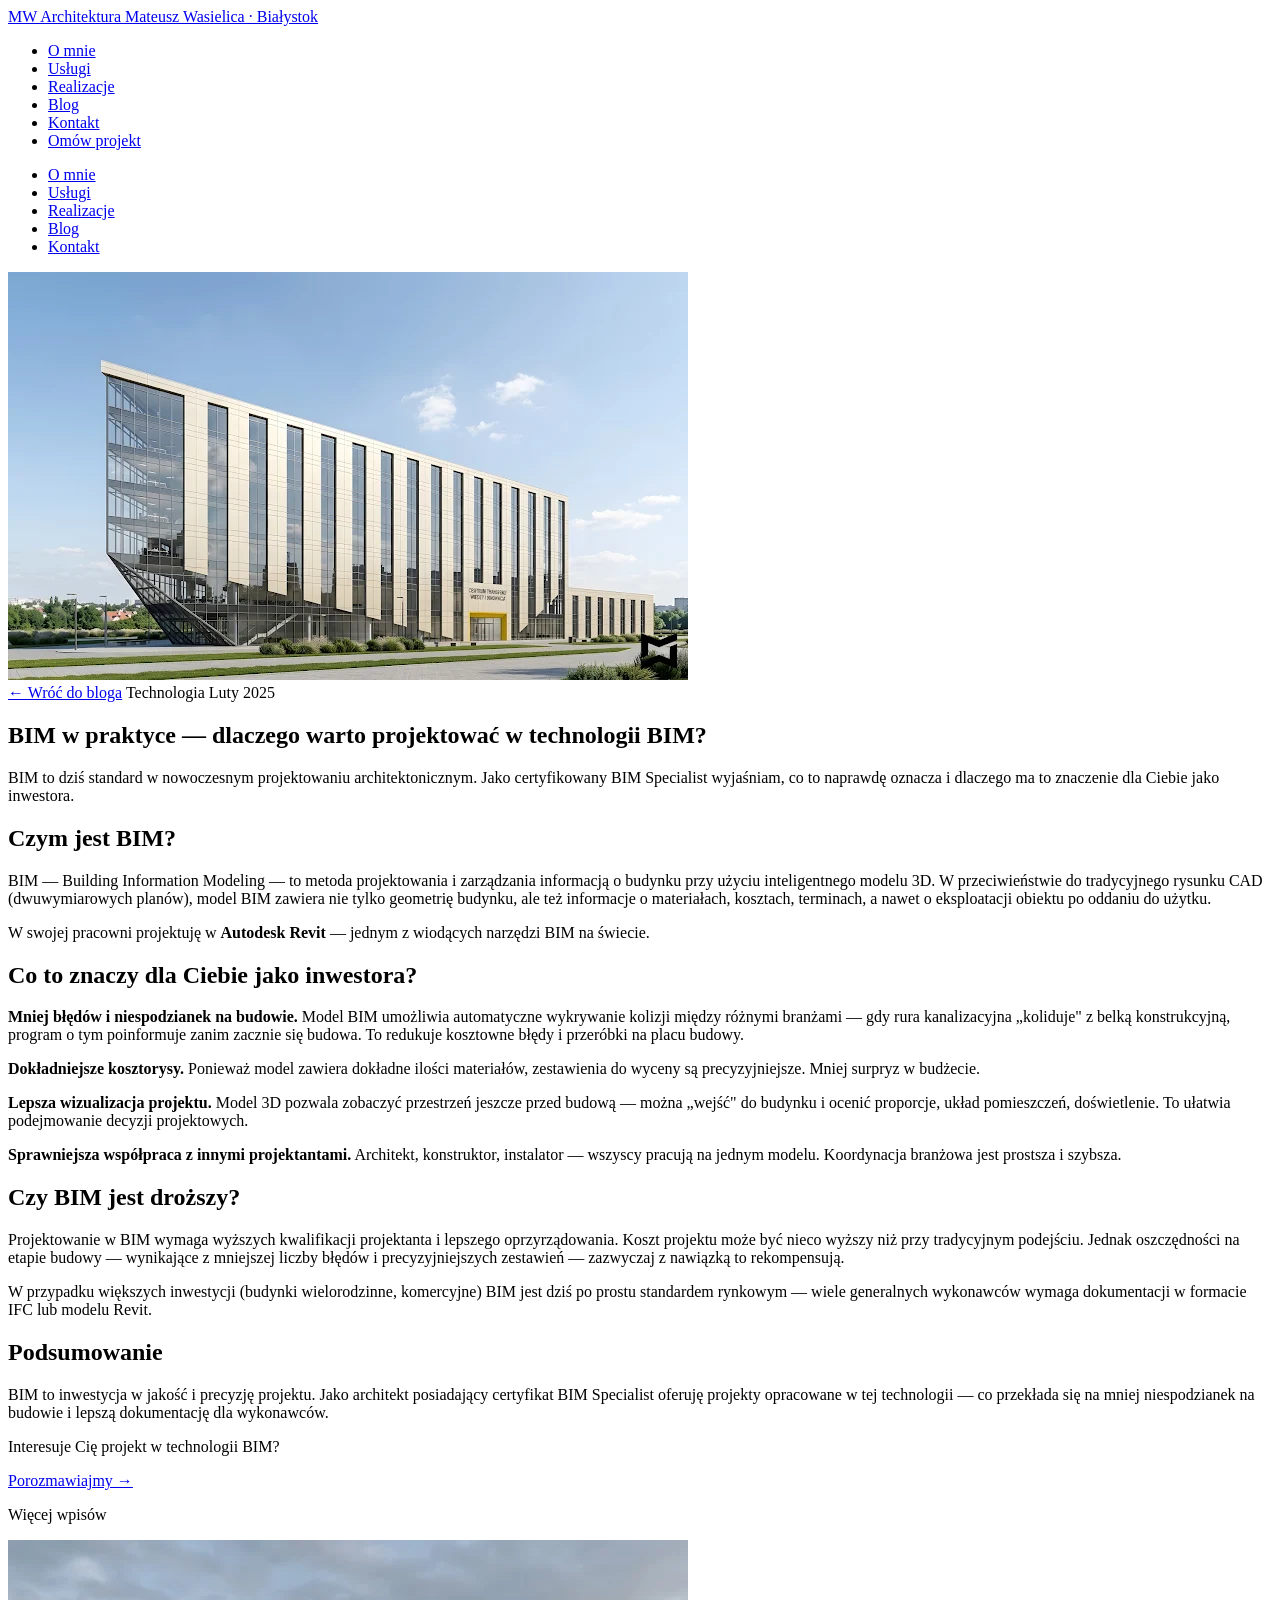
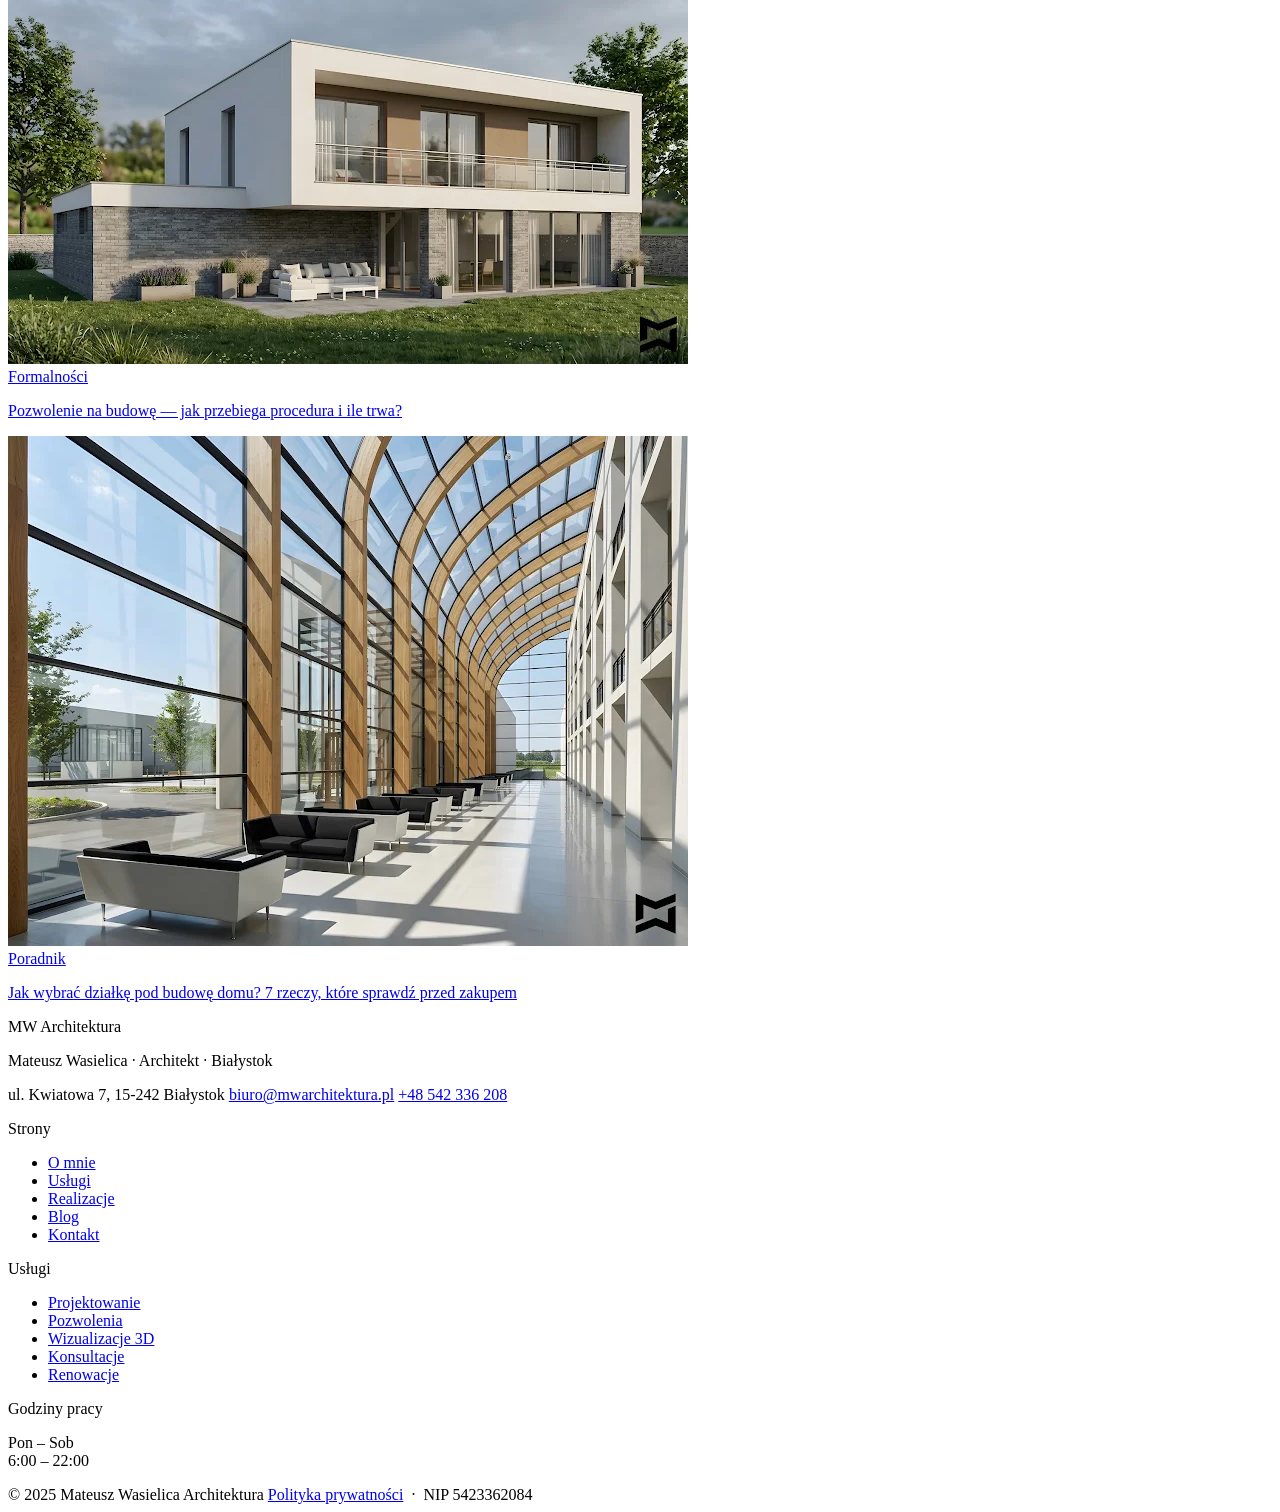
==== blog-bim-w-architekturze.html @ c26d831f "Add files via upload" ====
<!DOCTYPE html>
<html lang="pl">
<head>
  <meta charset="UTF-8" />
  <meta name="viewport" content="width=device-width, initial-scale=1.0" />
  <title>BIM w praktyce — dlaczego warto projektować w BIM? | MW Architektura</title>
  <meta name="description" content="BIM (Building Information Modeling) — co to jest i dlaczego przekłada się na lepszy projekt i mniej problemów na budowie? Wyjaśnia architekt BIM Specialist z Białegostoku." />
  <link rel="canonical" href="https://mwarchitektura.vercel.app/blog-bim-w-architekturze.html" />
  <meta property="og:title" content="BIM w praktyce — dlaczego warto projektować w BIM?" />
  <meta property="og:description" content="BIM Specialist wyjaśnia korzyści projektowania w technologii BIM dla inwestora." />
  <meta property="og:type" content="article" />
  <link rel="stylesheet" href="css/styles.css" />
</head>
<body>

  <nav class="nav">
    <a href="index.html" class="nav__logo">
      <span class="nav__logo-main">MW Architektura</span>
      <span class="nav__logo-sub">Mateusz Wasielica · Białystok</span>
    </a>
    <ul class="nav__links">
      <li><a href="o-mnie.html">O mnie</a></li>
      <li><a href="uslugi.html">Usługi</a></li>
      <li><a href="projekty.html">Realizacje</a></li>
      <li><a href="blog.html">Blog</a></li>
      <li><a href="kontakt.html">Kontakt</a></li>
      <li><a href="kontakt.html" class="nav__cta">Omów projekt</a></li>
    </ul>
    <div class="nav__hamburger" id="hamburger">
      <span></span><span></span><span></span>
    </div>
  </nav>
  <div class="nav__mobile" id="mobileNav">
    <ul class="nav__mobile-links">
      <li><a href="o-mnie.html">O mnie</a></li>
      <li><a href="uslugi.html">Usługi</a></li>
      <li><a href="projekty.html">Realizacje</a></li>
      <li><a href="blog.html">Blog</a></li>
      <li><a href="kontakt.html">Kontakt</a></li>
    </ul>
  </div>

  <main class="page-content">

    <article class="blog-post">
      <div class="blog-post__hero">
        <img src="2026-03-10%20(1).webp" alt="BIM — projektowanie budynków w Białymstoku" loading="eager" />
      </div>
      <div class="blog-post__body">
        <div class="blog-post__meta">
          <a href="blog.html" class="blog-post__back">← Wróć do bloga</a>
          <span class="blog-post__cat">Technologia</span>
          <span class="blog-post__date">Luty 2025</span>
        </div>
        <h1 class="blog-post__title">BIM w praktyce — dlaczego warto projektować w technologii BIM?</h1>
        <p class="blog-post__lead">BIM to dziś standard w nowoczesnym projektowaniu architektonicznym. Jako certyfikowany BIM Specialist wyjaśniam, co to naprawdę oznacza i dlaczego ma to znaczenie dla Ciebie jako inwestora.</p>

        <h2>Czym jest BIM?</h2>
        <p>BIM — Building Information Modeling — to metoda projektowania i zarządzania informacją o budynku przy użyciu inteligentnego modelu 3D. W przeciwieństwie do tradycyjnego rysunku CAD (dwuwymiarowych planów), model BIM zawiera nie tylko geometrię budynku, ale też informacje o materiałach, kosztach, terminach, a nawet o eksploatacji obiektu po oddaniu do użytku.</p>
        <p>W swojej pracowni projektuję w <strong>Autodesk Revit</strong> — jednym z wiodących narzędzi BIM na świecie.</p>

        <h2>Co to znaczy dla Ciebie jako inwestora?</h2>
        <p><strong>Mniej błędów i niespodzianek na budowie.</strong> Model BIM umożliwia automatyczne wykrywanie kolizji między różnymi branżami — gdy rura kanalizacyjna „koliduje" z belką konstrukcyjną, program o tym poinformuje zanim zacznie się budowa. To redukuje kosztowne błędy i przeróbki na placu budowy.</p>
        <p><strong>Dokładniejsze kosztorysy.</strong> Ponieważ model zawiera dokładne ilości materiałów, zestawienia do wyceny są precyzyjniejsze. Mniej surpryz w budżecie.</p>
        <p><strong>Lepsza wizualizacja projektu.</strong> Model 3D pozwala zobaczyć przestrzeń jeszcze przed budową — można „wejść" do budynku i ocenić proporcje, układ pomieszczeń, doświetlenie. To ułatwia podejmowanie decyzji projektowych.</p>
        <p><strong>Sprawniejsza współpraca z innymi projektantami.</strong> Architekt, konstruktor, instalator — wszyscy pracują na jednym modelu. Koordynacja branżowa jest prostsza i szybsza.</p>

        <h2>Czy BIM jest droższy?</h2>
        <p>Projektowanie w BIM wymaga wyższych kwalifikacji projektanta i lepszego oprzyrządowania. Koszt projektu może być nieco wyższy niż przy tradycyjnym podejściu. Jednak oszczędności na etapie budowy — wynikające z mniejszej liczby błędów i precyzyjniejszych zestawień — zazwyczaj z nawiązką to rekompensują.</p>
        <p>W przypadku większych inwestycji (budynki wielorodzinne, komercyjne) BIM jest dziś po prostu standardem rynkowym — wiele generalnych wykonawców wymaga dokumentacji w formacie IFC lub modelu Revit.</p>

        <h2>Podsumowanie</h2>
        <p>BIM to inwestycja w jakość i precyzję projektu. Jako architekt posiadający certyfikat BIM Specialist oferuję projekty opracowane w tej technologii — co przekłada się na mniej niespodzianek na budowie i lepszą dokumentację dla wykonawców.</p>

        <div class="blog-post__cta">
          <p>Interesuje Cię projekt w technologii BIM?</p>
          <a href="kontakt.html" class="btn btn--black">Porozmawiajmy →</a>
        </div>
      </div>
    </article>

    <section class="blog-more">
      <p class="section__tag">Więcej wpisów</p>
      <div class="blog-more__grid">
        <a href="blog-pozwolenie-na-budowe.html" class="blog-more__card">
          <img src="2026-03-14.webp" alt="Pozwolenie na budowę" loading="lazy" />
          <div class="blog-more__info">
            <span class="blog-more__cat">Formalności</span>
            <p class="blog-more__title">Pozwolenie na budowę — jak przebiega procedura i ile trwa?</p>
          </div>
        </a>
        <a href="blog-dzialka-pod-dom.html" class="blog-more__card">
          <img src="2026-03-11%20(1).webp" alt="Jak wybrać działkę pod dom" loading="lazy" />
          <div class="blog-more__info">
            <span class="blog-more__cat">Poradnik</span>
            <p class="blog-more__title">Jak wybrać działkę pod budowę domu? 7 rzeczy, które sprawdź przed zakupem</p>
          </div>
        </a>
      </div>
    </section>

  </main>

  <footer class="footer">
    <div class="footer__top">
      <div class="footer__brand">
        <p class="footer__brand-name">MW Architektura</p>
        <p class="footer__brand-tagline">Mateusz Wasielica · Architekt · Białystok</p>
        <div class="footer__contact-info">
          <span>ul. Kwiatowa 7, 15-242 Białystok</span>
          <a href="mailto:biuro@mwarchitektura.pl">biuro@mwarchitektura.pl</a>
          <a href="tel:+48542336208">+48 542 336 208</a>
        </div>
      </div>
      <div>
        <p class="footer__col-title">Strony</p>
        <ul class="footer__nav-list">
          <li><a href="o-mnie.html">O mnie</a></li>
          <li><a href="uslugi.html">Usługi</a></li>
          <li><a href="projekty.html">Realizacje</a></li>
          <li><a href="blog.html">Blog</a></li>
          <li><a href="kontakt.html">Kontakt</a></li>
        </ul>
      </div>
      <div>
        <p class="footer__col-title">Usługi</p>
        <ul class="footer__nav-list">
          <li><a href="uslugi.html">Projektowanie</a></li>
          <li><a href="uslugi.html">Pozwolenia</a></li>
          <li><a href="uslugi.html">Wizualizacje 3D</a></li>
          <li><a href="uslugi.html">Konsultacje</a></li>
          <li><a href="uslugi.html">Renowacje</a></li>
        </ul>
      </div>
      <div>
        <p class="footer__col-title">Godziny pracy</p>
        <p class="footer__hours">Pon – Sob<br>6:00 – 22:00</p>
      </div>
    </div>
    <div class="footer__bottom">
      <span>© 2025 Mateusz Wasielica Architektura</span>
      <span><a href="polityka-prywatnosci.html">Polityka prywatności</a> &nbsp;·&nbsp; NIP 5423362084</span>
    </div>
  </footer>

  <script src="js/main.js"></script>
</body>
</html>
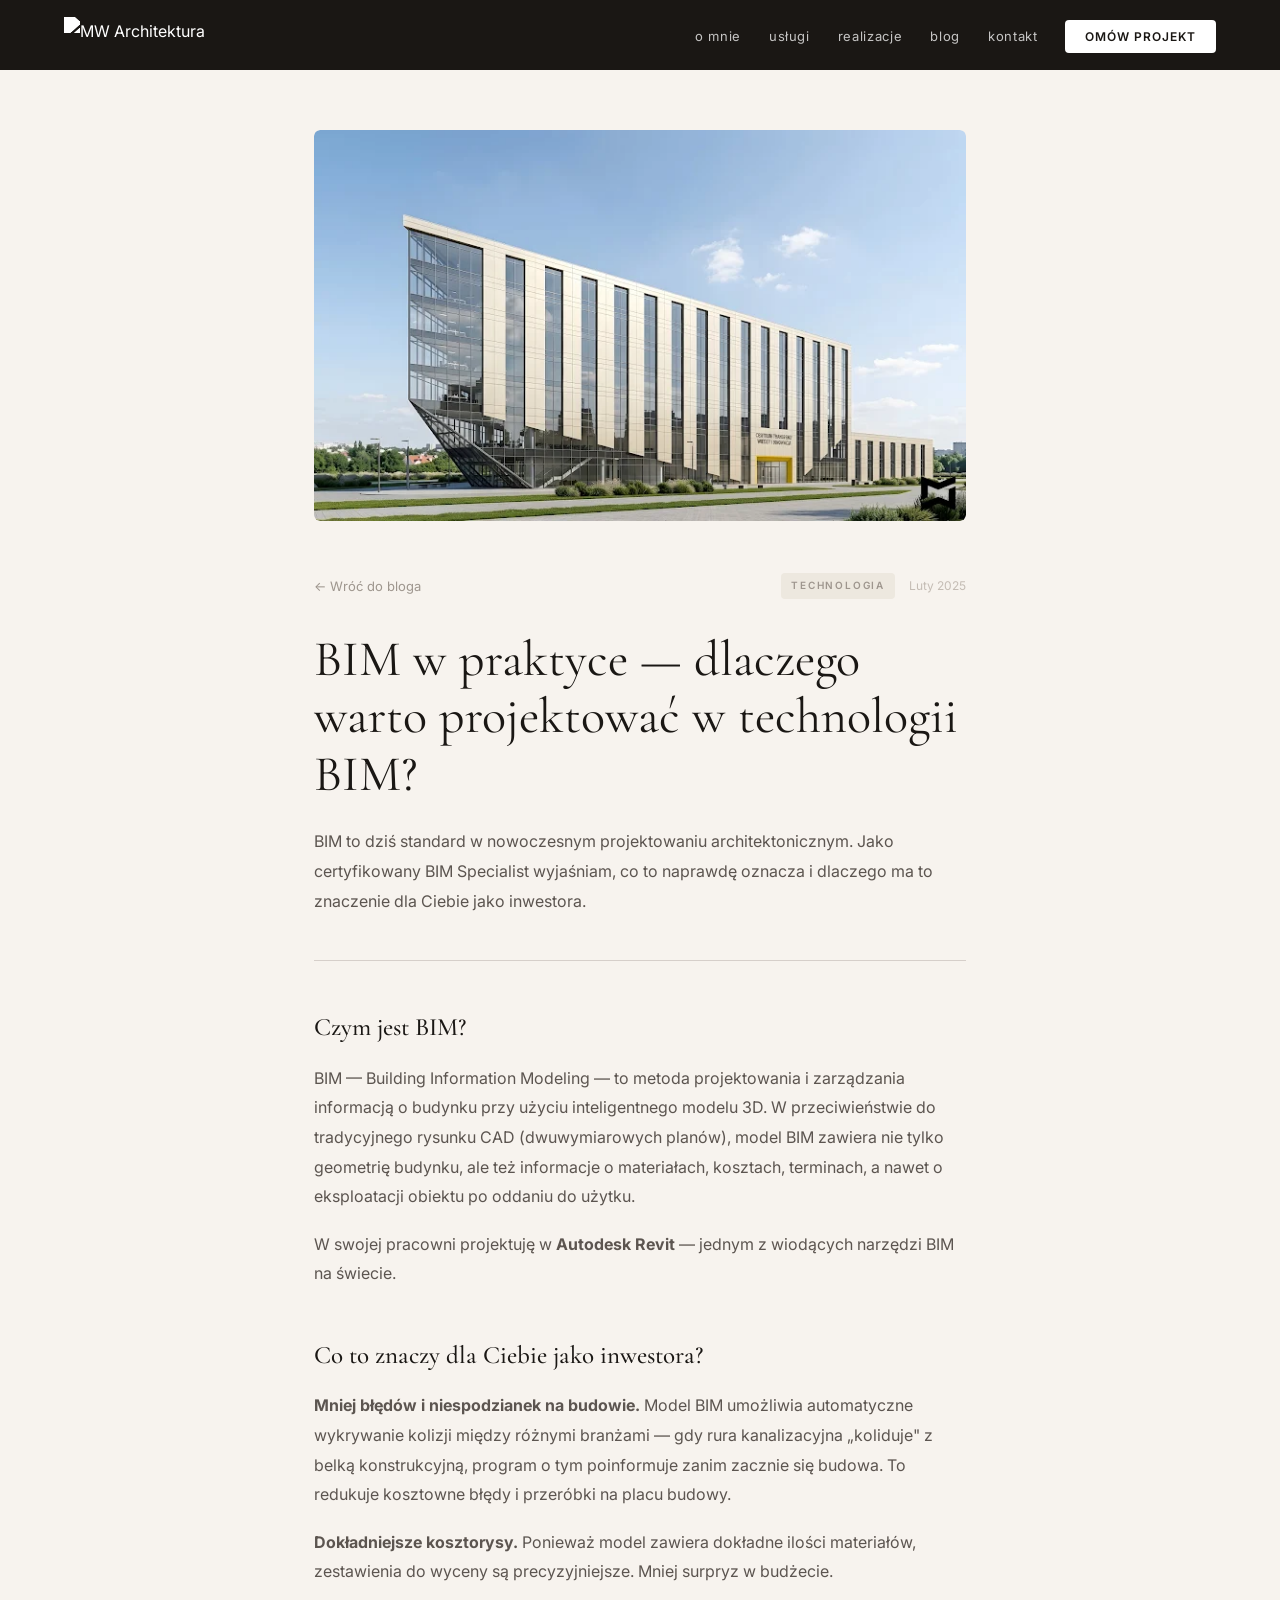
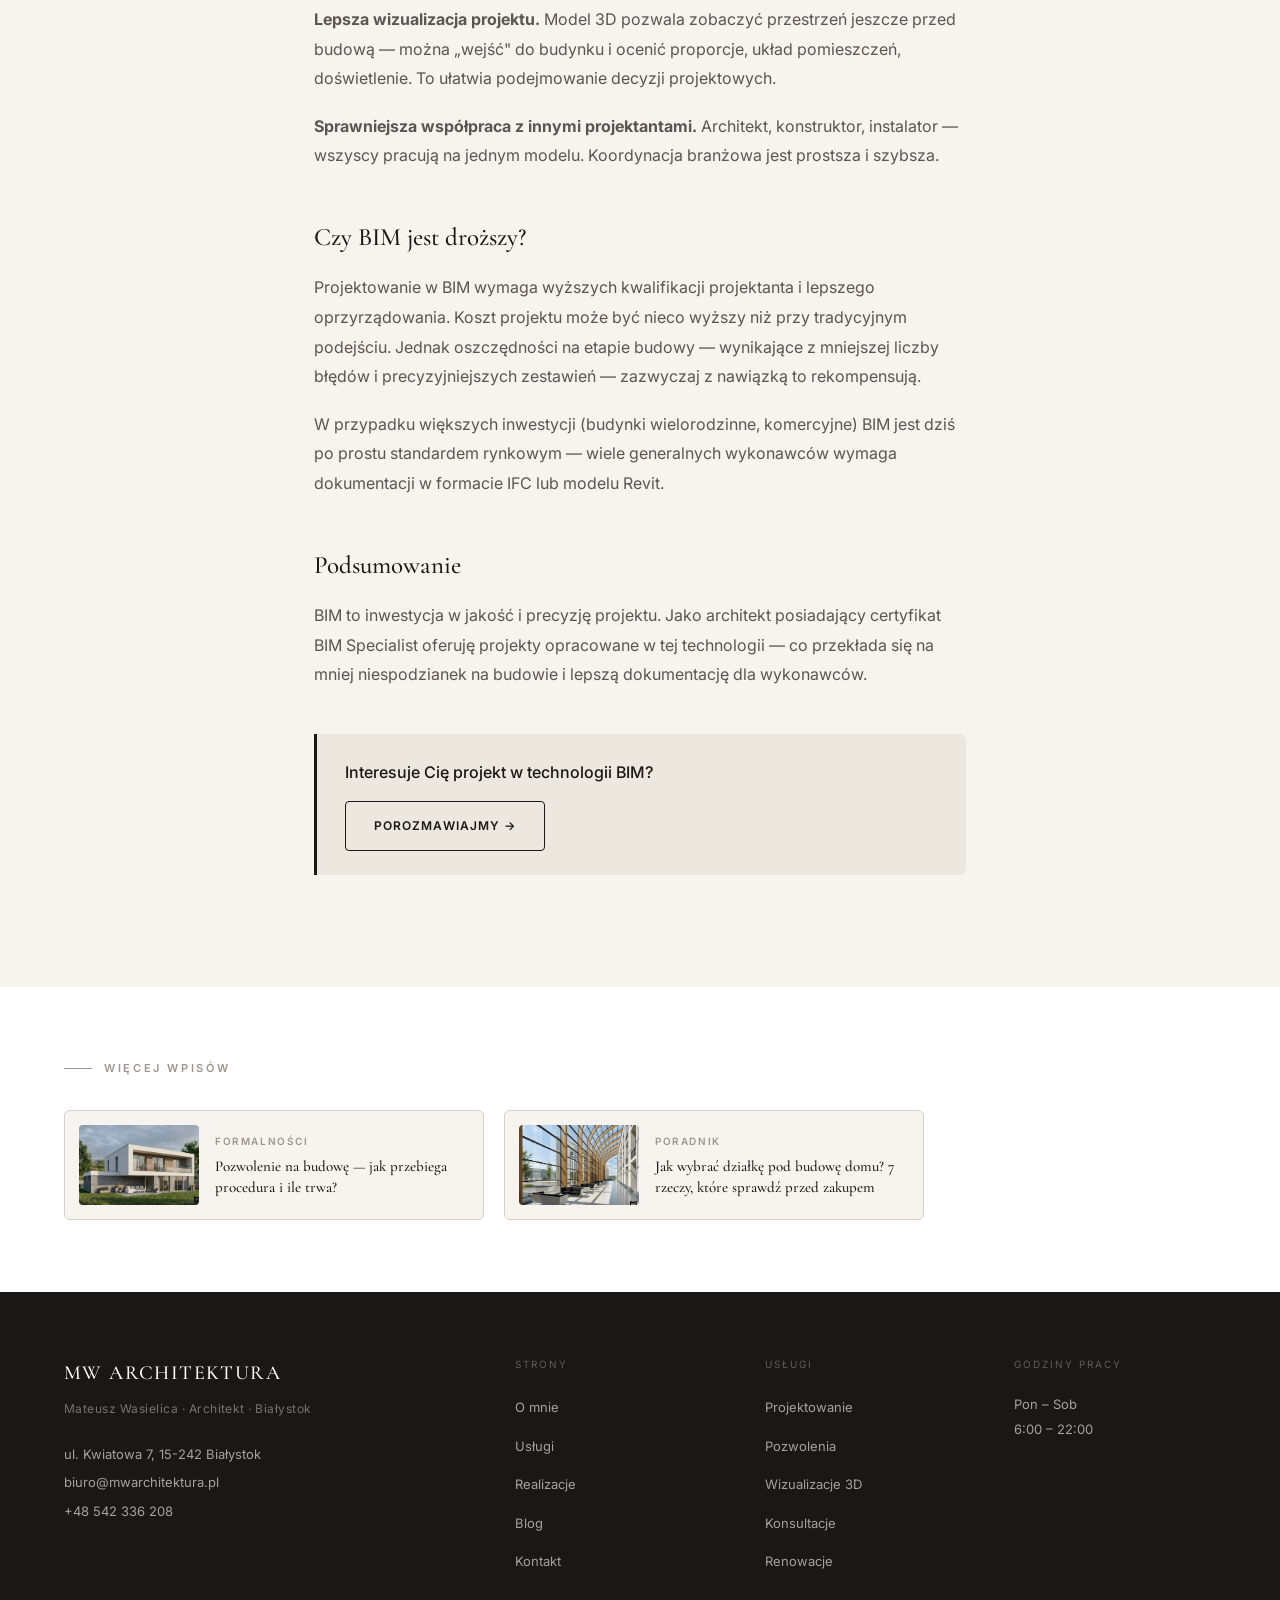
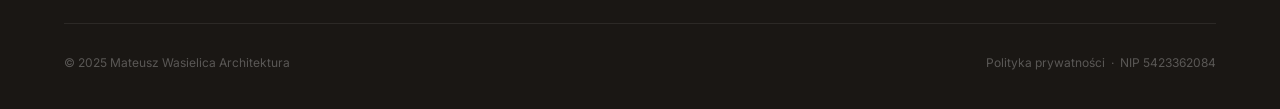
==== commit dc391c72: "Add files via upload" ====
--- a/blog-bim-w-architekturze.html
+++ b/blog-bim-w-architekturze.html
@@ -15,8 +15,7 @@
 
   <nav class="nav">
     <a href="index.html" class="nav__logo">
-      <span class="nav__logo-main">MW Architektura</span>
-      <span class="nav__logo-sub">Mateusz Wasielica · Białystok</span>
+      <img src="https://raw.githubusercontent.com/franciszekmojsak/mwarchitektura/refs/heads/main/mwarchitektura_logo.jpg" alt="MW Architektura" class="nav__logo-img" />
     </a>
     <ul class="nav__links">
       <li><a href="o-mnie.html">O mnie</a></li>
--- a/css/styles.css
+++ b/css/styles.css
@@ -0,0 +1,2273 @@
+/* =============================================
+   MW ARCHITEKTURA â Style gĹĂłwne v2
+   Mateusz Wasielica Architektura, BiaĹystok
+   ============================================= */
+
+@import url('https://fonts.googleapis.com/css2?family=Cormorant+Garamond:ital,wght@0,300;0,400;0,500;0,600;1,300;1,400;1,500&family=Inter:wght@300;400;500;600&display=swap');
+
+*, *::before, *::after {
+  box-sizing: border-box;
+  margin: 0;
+  padding: 0;
+}
+
+:root {
+  --dark:        #1A1714;
+  --dark-soft:   #2E2926;
+  --white:       #FFFFFF;
+  --cream:       #F7F3EE;
+  --cream-mid:   #EDE8DF;
+  --beige:       #D6CFCA;
+  --taupe:       #9E968E;
+  --taupe-light: #C4BCB4;
+  --text:        #1A1714;
+  --text-soft:   #5C5550;
+  --font-heading: 'Cormorant Garamond', Georgia, serif;
+  --font-body:    'Inter', system-ui, sans-serif;
+  --nav-h:       70px;
+  --pad-x:       64px;
+  --pad-sec:     112px;
+  --radius:      6px;
+  --radius-sm:   4px;
+}
+
+html { scroll-behavior: smooth; }
+
+body {
+  font-family: var(--font-body);
+  background: var(--cream);
+  color: var(--text);
+  font-size: 16px;
+  line-height: 1.78;
+  -webkit-font-smoothing: antialiased;
+  max-width: 1800px;
+  margin: 0 auto;
+}
+
+img { max-width: 100%; height: auto; display: block; }
+a   { color: inherit; text-decoration: none; }
+ul  { list-style: none; }
+
+/* =============================================
+   NAVIGATION
+   ============================================= */
+
+.nav {
+  position: fixed;
+  top: 0; left: 0; right: 0;
+  z-index: 1000;
+  background: var(--dark);
+  display: flex;
+  align-items: center;
+  justify-content: space-between;
+  padding: 0 var(--pad-x);
+  height: var(--nav-h);
+  gap: 24px;
+}
+
+.nav__logo {
+  display: flex;
+  align-items: center;
+  flex-shrink: 0;
+  text-decoration: none;
+}
+
+.nav__logo-img {
+  height: 36px;
+  width: auto;
+  display: block;
+  filter: brightness(0) invert(1);
+  object-fit: contain;
+}
+
+/* Fallback text logo if img not available */
+.nav__logo-main {
+  color: var(--white);
+  font-family: var(--font-heading);
+  font-size: 19px;
+  font-weight: 500;
+  letter-spacing: 0.1em;
+  text-transform: uppercase;
+  line-height: 1;
+}
+
+.nav__logo-sub {
+  color: rgba(255,255,255,0.45);
+  font-size: 9.5px;
+  letter-spacing: 0.18em;
+  text-transform: uppercase;
+  display: block;
+  margin-top: 3px;
+}
+
+.nav__logo-text {
+  display: flex;
+  flex-direction: column;
+}
+
+.nav__links {
+  display: flex;
+  align-items: center;
+  gap: 28px;
+  list-style: none;
+  flex-wrap: nowrap;
+  flex-shrink: 1;
+  min-width: 0;
+}
+
+.nav__links a {
+  color: rgba(255,255,255,0.75);
+  font-size: 13px;
+  font-weight: 400;
+  letter-spacing: 0.05em;
+  text-transform: lowercase;
+  transition: color 0.2s;
+  white-space: nowrap;
+}
+
+.nav__links a:hover,
+.nav__links li.active a { color: var(--white); }
+
+.nav__cta {
+  flex-shrink: 0;
+  background: var(--white);
+  color: var(--dark) !important;
+  padding: 9px 20px !important;
+  font-size: 12px !important;
+  font-weight: 600 !important;
+  letter-spacing: 0.08em !important;
+  text-transform: uppercase !important;
+  border-radius: var(--radius-sm);
+  white-space: nowrap;
+  opacity: 1 !important;
+  transition: background 0.2s !important;
+}
+
+.nav__cta:hover { background: var(--cream) !important; }
+
+/* Hamburger */
+.nav__hamburger {
+  display: none;
+  flex-direction: column;
+  gap: 5px;
+  cursor: pointer;
+  padding: 4px;
+  flex-shrink: 0;
+}
+
+.nav__hamburger span {
+  display: block;
+  width: 24px; height: 1.5px;
+  background: var(--white);
+  transition: all 0.3s;
+}
+
+.nav__hamburger.open span:nth-child(1) { transform: translateY(6.5px) rotate(45deg); }
+.nav__hamburger.open span:nth-child(2) { opacity: 0; }
+.nav__hamburger.open span:nth-child(3) { transform: translateY(-6.5px) rotate(-45deg); }
+
+/* Mobile nav */
+.nav__mobile {
+  display: none;
+  position: fixed;
+  top: var(--nav-h); left: 0; right: 0; bottom: 0;
+  background: var(--dark);
+  z-index: 999;
+  padding: 48px var(--pad-x);
+  overflow-y: auto;
+}
+
+.nav__mobile.open { display: flex; flex-direction: column; }
+
+.nav__mobile-links {
+  list-style: none;
+  display: flex;
+  flex-direction: column;
+}
+
+.nav__mobile-links li {
+  border-bottom: 1px solid rgba(255,255,255,0.08);
+}
+
+.nav__mobile-links a {
+  display: block;
+  color: var(--white);
+  font-family: var(--font-heading);
+  font-size: 30px;
+  font-weight: 400;
+  padding: 18px 0;
+  transition: opacity 0.2s;
+}
+
+.nav__mobile-links a:hover { opacity: 0.6; }
+
+/* =============================================
+   PAGE WRAPPER
+   ============================================= */
+
+.page-content { padding-top: var(--nav-h); }
+
+/* =============================================
+   BUTTONS
+   ============================================= */
+
+.btn {
+  display: inline-flex;
+  align-items: center;
+  gap: 8px;
+  font-family: var(--font-body);
+  font-size: 12px;
+  font-weight: 600;
+  letter-spacing: 0.09em;
+  text-transform: uppercase;
+  padding: 13px 28px;
+  border: 1.5px solid currentColor;
+  border-radius: var(--radius-sm);
+  cursor: pointer;
+  transition: all 0.22s;
+  white-space: nowrap;
+}
+
+.btn--white {
+  color: var(--white);
+  border-color: var(--white);
+}
+.btn--white:hover {
+  background: var(--white);
+  color: var(--dark);
+}
+
+.btn--black {
+  color: var(--dark);
+  border-color: var(--dark);
+}
+.btn--black:hover {
+  background: var(--dark);
+  color: var(--white);
+}
+
+.btn--dark {
+  background: var(--dark);
+  color: var(--white);
+  border-color: var(--dark);
+}
+.btn--dark:hover {
+  background: var(--dark-soft);
+}
+
+.btn--ghost {
+  border-color: transparent;
+  padding: 13px 0;
+  font-size: 13px;
+  color: rgba(255,255,255,0.75);
+}
+.btn--ghost:hover { color: var(--white); }
+
+/* =============================================
+   SECTION UTILITIES
+   ============================================= */
+
+.section { padding: var(--pad-sec) var(--pad-x); }
+.section--cream { background: var(--cream); }
+.section--white { background: var(--white); }
+.section--dark { background: var(--dark); color: var(--white); }
+.section--mid { background: var(--cream-mid); }
+
+.section__tag {
+  font-size: 11px;
+  font-weight: 600;
+  letter-spacing: 0.24em;
+  text-transform: uppercase;
+  color: var(--taupe);
+  margin-bottom: 18px;
+  display: flex;
+  align-items: center;
+  gap: 12px;
+}
+
+.section__tag::before {
+  content: '';
+  display: block;
+  width: 28px; height: 1px;
+  background: currentColor;
+  flex-shrink: 0;
+}
+
+.section--dark .section__tag { color: rgba(255,255,255,0.45); }
+
+.section__title {
+  font-family: var(--font-heading);
+  font-size: clamp(34px, 4vw, 58px);
+  font-weight: 400;
+  line-height: 1.1;
+  letter-spacing: 0.005em;
+  margin-bottom: 48px;
+  color: var(--text);
+}
+
+.section--dark .section__title { color: var(--white); }
+
+.section__text {
+  font-size: 16px;
+  line-height: 1.85;
+  color: var(--text-soft);
+  max-width: 680px;
+  margin-bottom: 24px;
+}
+
+.section--dark .section__text { color: rgba(255,255,255,0.7); }
+
+/* =============================================
+   HERO â split layout
+   ============================================= */
+
+.hero {
+  background: var(--cream);
+  min-height: 100vh;
+  display: flex;
+  align-items: center;
+  padding: calc(var(--nav-h) + 56px) var(--pad-x) 72px;
+}
+
+.hero__inner {
+  display: grid;
+  grid-template-columns: 1fr 1fr;
+  gap: 72px;
+  align-items: center;
+  width: 100%;
+}
+
+.hero__text { }
+
+.hero__tag {
+  font-size: 11px;
+  font-weight: 600;
+  letter-spacing: 0.24em;
+  text-transform: uppercase;
+  color: var(--taupe);
+  margin-bottom: 24px;
+  display: flex;
+  align-items: center;
+  gap: 12px;
+}
+
+.hero__tag::before {
+  content: '';
+  display: inline-block;
+  width: 28px; height: 1px;
+  background: currentColor;
+}
+
+.hero__title {
+  font-family: var(--font-heading);
+  font-size: clamp(54px, 7.5vw, 110px);
+  font-weight: 400;
+  line-height: 0.95;
+  letter-spacing: -0.01em;
+  color: var(--dark);
+  margin-bottom: 20px;
+}
+
+.hero__name {
+  font-family: var(--font-heading);
+  font-size: clamp(20px, 2.2vw, 28px);
+  font-weight: 400;
+  color: var(--text-soft);
+  margin-bottom: 6px;
+  letter-spacing: 0.02em;
+}
+
+.hero__cred {
+  font-size: 13px;
+  color: var(--taupe);
+  letter-spacing: 0.04em;
+  margin-bottom: 36px;
+}
+
+.hero__stats {
+  display: flex;
+  gap: 36px;
+  margin-bottom: 40px;
+  padding-top: 28px;
+  border-top: 1px solid var(--beige);
+}
+
+.hero__stat-num {
+  font-family: var(--font-heading);
+  font-size: 40px;
+  font-weight: 400;
+  color: var(--dark);
+  line-height: 1;
+  margin-bottom: 4px;
+}
+
+.hero__stat-label {
+  font-size: 11px;
+  color: var(--taupe);
+  letter-spacing: 0.05em;
+}
+
+.hero__ctas {
+  display: flex;
+  gap: 12px;
+  align-items: center;
+  flex-wrap: wrap;
+  margin-bottom: 32px;
+}
+
+/* Rating bar */
+.hero__rating {
+  display: flex;
+  align-items: center;
+  gap: 10px;
+  padding-top: 24px;
+  border-top: 1px solid var(--beige);
+}
+
+.hero__stars {
+  display: flex;
+  gap: 2px;
+}
+
+.hero__stars svg {
+  width: 14px; height: 14px;
+  fill: #D4A017;
+}
+
+.hero__rating-text {
+  font-size: 13px;
+  color: var(--text-soft);
+  letter-spacing: 0.02em;
+}
+
+.hero__rating-link {
+  font-size: 12px;
+  color: var(--taupe);
+  border-bottom: 1px solid var(--beige);
+  padding-bottom: 1px;
+  margin-left: 4px;
+  transition: color 0.2s;
+}
+
+.hero__rating-link:hover { color: var(--text); }
+
+/* Photo tiles */
+.hero__tiles {
+  display: grid;
+  grid-template-columns: 1fr 1fr;
+  grid-template-rows: 1fr 1fr;
+  gap: 8px;
+  height: min(68vh, 580px);
+}
+
+.hero__tile {
+  overflow: hidden;
+  border-radius: var(--radius);
+}
+
+.hero__tile img {
+  width: 100%;
+  height: 100%;
+  object-fit: cover;
+  transition: transform 0.6s ease;
+}
+
+.hero__tile:hover img { transform: scale(1.04); }
+
+.hero__tile--tall {
+  grid-row: 1 / 3;
+}
+
+/* =============================================
+   MANIFESTO STRIP
+   ============================================= */
+
+.manifesto {
+  padding: 64px var(--pad-x);
+  background: var(--white);
+  border-top: 1px solid var(--beige);
+  border-bottom: 1px solid var(--beige);
+}
+
+.manifesto__text {
+  font-family: var(--font-heading);
+  font-size: clamp(22px, 2.8vw, 38px);
+  font-weight: 400;
+  line-height: 1.4;
+  letter-spacing: 0.01em;
+  max-width: 900px;
+  color: var(--text);
+}
+
+.manifesto__text em {
+  font-style: italic;
+  color: var(--taupe);
+}
+
+/* =============================================
+   SERVICES GRID (homepage)
+   ============================================= */
+
+.services-home {
+  padding: var(--pad-sec) var(--pad-x);
+  background: var(--cream);
+}
+
+.services-home__header {
+  display: flex;
+  justify-content: space-between;
+  align-items: flex-end;
+  margin-bottom: 52px;
+  gap: 32px;
+  flex-wrap: wrap;
+}
+
+.services-home__grid {
+  display: grid;
+  grid-template-columns: repeat(3, 1fr);
+  gap: 16px;
+}
+
+.service-card {
+  background: var(--white);
+  padding: 36px 32px;
+  border-radius: var(--radius);
+  border: 1px solid var(--beige);
+  transition: border-color 0.25s, box-shadow 0.25s;
+}
+
+.service-card:hover {
+  border-color: var(--taupe);
+  box-shadow: 0 4px 20px rgba(26,23,20,0.06);
+}
+
+.service-card__num {
+  font-family: var(--font-heading);
+  font-size: 13px;
+  letter-spacing: 0.12em;
+  color: var(--taupe-light);
+  margin-bottom: 20px;
+}
+
+.service-card__title {
+  font-family: var(--font-heading);
+  font-size: 24px;
+  font-weight: 500;
+  margin-bottom: 14px;
+  line-height: 1.2;
+  color: var(--dark);
+}
+
+.service-card__text {
+  font-size: 14px;
+  line-height: 1.75;
+  color: var(--text-soft);
+}
+
+/* =============================================
+   FEATURED PROJECTS (homepage)
+   ============================================= */
+
+.projects-home {
+  padding: var(--pad-sec) var(--pad-x);
+  background: var(--white);
+}
+
+.projects-home__header {
+  display: flex;
+  justify-content: space-between;
+  align-items: flex-end;
+  margin-bottom: 36px;
+  flex-wrap: wrap;
+  gap: 20px;
+}
+
+.projects-home__grid {
+  display: grid;
+  grid-template-columns: 2fr 1fr;
+  grid-template-rows: auto auto;
+  gap: 10px;
+}
+
+.project-card {
+  position: relative;
+  overflow: hidden;
+  background: var(--cream-mid);
+  cursor: pointer;
+  border-radius: var(--radius);
+}
+
+.project-card--large { grid-row: 1 / 3; }
+
+.project-card__img {
+  width: 100%;
+  height: 100%;
+  object-fit: cover;
+  display: block;
+  transition: transform 0.6s ease;
+  min-height: 200px;
+}
+
+.project-card--large .project-card__img { min-height: 360px; }
+
+.project-card:hover .project-card__img { transform: scale(1.04); }
+
+.project-card__overlay {
+  position: absolute;
+  inset: 0;
+  background: linear-gradient(to top, rgba(26,23,20,0.7) 0%, transparent 55%);
+  opacity: 0;
+  transition: opacity 0.3s;
+  border-radius: var(--radius);
+}
+
+.project-card:hover .project-card__overlay { opacity: 1; }
+
+.project-card__info {
+  position: absolute;
+  bottom: 0; left: 0; right: 0;
+  padding: 24px 22px;
+  color: var(--white);
+  transform: translateY(6px);
+  opacity: 0;
+  transition: all 0.3s;
+}
+
+.project-card:hover .project-card__info {
+  transform: translateY(0);
+  opacity: 1;
+}
+
+.project-card__type {
+  font-size: 11px;
+  letter-spacing: 0.18em;
+  text-transform: uppercase;
+  opacity: 0.7;
+  margin-bottom: 5px;
+}
+
+.project-card__title {
+  font-family: var(--font-heading);
+  font-size: 20px;
+  font-weight: 400;
+}
+
+/* =============================================
+   ABOUT TEASER (homepage)
+   ============================================= */
+
+.about-teaser {
+  display: grid;
+  grid-template-columns: 1fr 1fr;
+  min-height: 380px;
+  background: var(--cream);
+}
+
+.about-teaser__img {
+  overflow: hidden;
+  background: var(--cream-mid);
+}
+
+.about-teaser__img img {
+  width: 100%;
+  height: 100%;
+  object-fit: cover;
+  object-position: center top;
+  max-height: 420px;
+}
+
+.about-teaser__content {
+  padding: 60px 64px;
+  background: var(--cream-mid);
+  display: flex;
+  flex-direction: column;
+  justify-content: center;
+}
+
+.about-teaser__tag {
+  font-size: 11px;
+  font-weight: 600;
+  letter-spacing: 0.22em;
+  text-transform: uppercase;
+  color: var(--taupe);
+  margin-bottom: 18px;
+}
+
+.about-teaser__title {
+  font-family: var(--font-heading);
+  font-size: clamp(28px, 3vw, 44px);
+  font-weight: 400;
+  line-height: 1.15;
+  margin-bottom: 20px;
+  color: var(--dark);
+}
+
+.about-teaser__text {
+  font-size: 15px;
+  line-height: 1.8;
+  color: var(--text-soft);
+  margin-bottom: 28px;
+}
+
+.about-teaser__stats {
+  display: flex;
+  gap: 32px;
+  margin-bottom: 32px;
+  padding-top: 24px;
+  border-top: 1px solid var(--beige);
+}
+
+.stat__num {
+  font-family: var(--font-heading);
+  font-size: 38px;
+  font-weight: 400;
+  line-height: 1;
+  color: var(--dark);
+  margin-bottom: 4px;
+}
+
+.stat__label {
+  font-size: 12px;
+  color: var(--taupe);
+  letter-spacing: 0.04em;
+}
+
+/* =============================================
+   REVIEWS SECTION
+   ============================================= */
+
+.reviews {
+  padding: var(--pad-sec) var(--pad-x);
+  background: var(--white);
+}
+
+.reviews__header {
+  display: flex;
+  justify-content: space-between;
+  align-items: flex-end;
+  margin-bottom: 48px;
+  flex-wrap: wrap;
+  gap: 24px;
+}
+
+.reviews__score {
+  display: flex;
+  align-items: center;
+  gap: 14px;
+}
+
+.reviews__score-num {
+  font-family: var(--font-heading);
+  font-size: 56px;
+  font-weight: 400;
+  line-height: 1;
+  color: var(--dark);
+}
+
+.reviews__score-meta {
+  display: flex;
+  flex-direction: column;
+  gap: 5px;
+}
+
+.reviews__stars svg { width: 16px; height: 16px; fill: #D4A017; }
+.reviews__stars { display: flex; gap: 3px; }
+
+.reviews__count {
+  font-size: 13px;
+  color: var(--taupe);
+}
+
+.reviews__grid {
+  display: grid;
+  grid-template-columns: repeat(3, 1fr);
+  gap: 16px;
+}
+
+.review-card {
+  background: var(--cream);
+  padding: 32px 28px;
+  border-radius: var(--radius);
+  border: 1px solid var(--beige);
+}
+
+.review-card__stars {
+  display: flex;
+  gap: 2px;
+  margin-bottom: 18px;
+}
+
+.review-card__stars svg { width: 13px; height: 13px; fill: #D4A017; }
+
+.review-card__text {
+  font-size: 16px;
+  line-height: 1.75;
+  color: var(--text);
+  margin-bottom: 20px;
+  font-style: italic;
+  font-family: var(--font-heading);
+  font-weight: 400;
+}
+
+.review-card__author {
+  font-size: 13px;
+  font-weight: 600;
+  color: var(--dark);
+  letter-spacing: 0.04em;
+}
+
+.review-card__date {
+  font-size: 12px;
+  color: var(--taupe);
+  margin-top: 3px;
+}
+
+.reviews__cta {
+  text-align: center;
+  margin-top: 44px;
+  padding-top: 36px;
+  border-top: 1px solid var(--beige);
+}
+
+.reviews__cta p {
+  font-size: 15px;
+  color: var(--taupe);
+  margin-bottom: 18px;
+}
+
+/* =============================================
+   CONTACT SECTION (homepage)
+   ============================================= */
+
+.contact-home {
+  display: grid;
+  grid-template-columns: 1fr 1fr;
+  min-height: 480px;
+}
+
+.contact-home__map {
+  overflow: hidden;
+  background: var(--cream-mid);
+}
+
+.contact-home__map iframe {
+  width: 100%;
+  height: 100%;
+  min-height: 400px;
+  border: 0;
+  display: block;
+  filter: grayscale(20%) sepia(10%);
+}
+
+.contact-home__form {
+  padding: 72px 64px;
+  background: var(--cream-mid);
+}
+
+/* =============================================
+   CONTACT FORM
+   ============================================= */
+
+.contact-form {
+  margin-top: 36px;
+  display: flex;
+  flex-direction: column;
+  gap: 14px;
+  max-width: 480px;
+}
+
+.contact-form__row {
+  display: grid;
+  grid-template-columns: 1fr 1fr;
+  gap: 14px;
+}
+
+/* Dark background variant (homepage) */
+.contact-form--dark input,
+.contact-form--dark textarea,
+.contact-form--dark select {
+  width: 100%;
+  background: transparent;
+  border: none;
+  border-bottom: 1.5px solid rgba(26,23,20,0.25);
+  color: var(--dark);
+  padding: 14px 0;
+  font-family: var(--font-body);
+  font-size: 15px;
+  outline: none;
+  transition: border-color 0.2s;
+}
+
+.contact-form--dark input:focus,
+.contact-form--dark textarea:focus {
+  border-bottom-color: var(--dark);
+}
+
+.contact-form--dark input::placeholder,
+.contact-form--dark textarea::placeholder {
+  color: var(--taupe);
+  font-size: 14px;
+}
+
+/* Light background variant (kontakt.html) */
+.contact-form--light input,
+.contact-form--light textarea {
+  width: 100%;
+  background: var(--white);
+  border: 1.5px solid var(--beige);
+  border-radius: var(--radius-sm);
+  color: var(--dark);
+  padding: 13px 16px;
+  font-family: var(--font-body);
+  font-size: 15px;
+  outline: none;
+  transition: border-color 0.2s;
+}
+
+.contact-form--light input:focus,
+.contact-form--light textarea:focus {
+  border-color: var(--taupe);
+}
+
+.contact-form--light input::placeholder,
+.contact-form--light textarea::placeholder {
+  color: var(--taupe-light);
+  font-size: 14px;
+}
+
+/* Default (dark page) â kept for backwards compat */
+.contact-form input:not([class]),
+.contact-form textarea:not([class]) {
+  width: 100%;
+  background: transparent;
+  border: none;
+  border-bottom: 1.5px solid rgba(26,23,20,0.25);
+  color: var(--dark);
+  padding: 14px 0;
+  font-family: var(--font-body);
+  font-size: 15px;
+  outline: none;
+  transition: border-color 0.2s;
+}
+
+.contact-form textarea {
+  min-height: 110px;
+  resize: none;
+}
+
+.contact-form__submit {
+  margin-top: 6px;
+  background: var(--dark);
+  color: var(--white);
+  border: none;
+  padding: 14px 36px;
+  font-family: var(--font-body);
+  font-size: 12px;
+  font-weight: 600;
+  letter-spacing: 0.1em;
+  text-transform: uppercase;
+  border-radius: var(--radius-sm);
+  cursor: pointer;
+  transition: background 0.2s;
+  align-self: flex-start;
+}
+
+.contact-form__submit:hover { background: var(--dark-soft); }
+
+/* =============================================
+   FOOTER
+   ============================================= */
+
+.footer {
+  background: var(--dark);
+  color: var(--white);
+  padding: 64px var(--pad-x) 36px;
+}
+
+.footer__top {
+  display: grid;
+  grid-template-columns: 2fr 1fr 1fr 1fr;
+  gap: 48px;
+  padding-bottom: 48px;
+  border-bottom: 1px solid rgba(255,255,255,0.08);
+  margin-bottom: 28px;
+}
+
+.footer__brand-name {
+  font-family: var(--font-heading);
+  font-size: 20px;
+  font-weight: 500;
+  letter-spacing: 0.07em;
+  text-transform: uppercase;
+  margin-bottom: 6px;
+}
+
+.footer__brand-tagline {
+  font-size: 12px;
+  color: rgba(255,255,255,0.4);
+  letter-spacing: 0.04em;
+  margin-bottom: 24px;
+}
+
+.footer__contact-info {
+  display: flex;
+  flex-direction: column;
+  gap: 6px;
+  font-size: 13px;
+  line-height: 1.7;
+  color: rgba(255,255,255,0.6);
+}
+
+.footer__contact-info a:hover { color: var(--white); }
+
+.footer__col-title {
+  font-size: 10px;
+  letter-spacing: 0.2em;
+  text-transform: uppercase;
+  color: rgba(255,255,255,0.3);
+  margin-bottom: 18px;
+}
+
+.footer__nav-list {
+  list-style: none;
+  display: flex;
+  flex-direction: column;
+  gap: 10px;
+}
+
+.footer__nav-list a {
+  font-size: 13px;
+  color: rgba(255,255,255,0.6);
+  transition: color 0.2s;
+}
+
+.footer__nav-list a:hover { color: var(--white); }
+
+.footer__hours {
+  font-size: 13px;
+  line-height: 1.9;
+  color: rgba(255,255,255,0.6);
+}
+
+.footer__bottom {
+  display: flex;
+  justify-content: space-between;
+  align-items: center;
+  font-size: 12px;
+  color: rgba(255,255,255,0.28);
+  flex-wrap: wrap;
+  gap: 10px;
+}
+
+.footer__bottom a:hover { color: rgba(255,255,255,0.6); }
+
+/* =============================================
+   PAGE HERO (podstrony)
+   ============================================= */
+
+.page-hero {
+  padding: calc(var(--nav-h) + 64px) var(--pad-x) 72px;
+  background: var(--dark);
+  color: var(--white);
+}
+
+.page-hero--sm {
+  padding-bottom: 56px;
+}
+
+.page-hero__tag {
+  font-size: 11px;
+  font-weight: 600;
+  letter-spacing: 0.24em;
+  text-transform: uppercase;
+  color: rgba(255,255,255,0.45);
+  margin-bottom: 18px;
+  display: flex;
+  align-items: center;
+  gap: 12px;
+}
+
+.page-hero__tag::before {
+  content: '';
+  display: block;
+  width: 28px; height: 1px;
+  background: currentColor;
+  flex-shrink: 0;
+}
+
+.page-hero__title {
+  font-family: var(--font-heading);
+  font-size: clamp(44px, 6vw, 82px);
+  font-weight: 400;
+  line-height: 1.05;
+  max-width: 820px;
+  margin-bottom: 22px;
+  letter-spacing: 0.005em;
+}
+
+.page-hero__sub {
+  font-size: 17px;
+  line-height: 1.75;
+  color: rgba(255,255,255,0.6);
+  max-width: 540px;
+}
+
+/* =============================================
+   O MNIE â ABOUT SPLIT
+   ============================================= */
+
+.about-split {
+  display: grid;
+  grid-template-columns: 5fr 7fr;
+  min-height: 360px;
+}
+
+.about-split__img {
+  overflow: hidden;
+  background: var(--cream-mid);
+  max-height: 380px;
+}
+
+.about-split__img img {
+  width: 100%;
+  height: 100%;
+  object-fit: cover;
+  object-position: center top;
+  max-height: 380px;
+}
+
+.about-split__content {
+  padding: 64px 64px;
+  background: var(--white);
+  display: flex;
+  flex-direction: column;
+  justify-content: center;
+}
+
+.about__text {
+  font-size: 15px;
+  line-height: 1.85;
+  color: var(--text-soft);
+  margin-bottom: 18px;
+}
+
+.about-stats {
+  display: flex;
+  gap: 40px;
+  margin: 28px 0;
+  padding-top: 24px;
+  border-top: 1px solid var(--beige);
+}
+
+.about-stat__num {
+  font-family: var(--font-heading);
+  font-size: 46px;
+  font-weight: 400;
+  line-height: 1;
+  color: var(--dark);
+  margin-bottom: 4px;
+}
+
+.about-stat__label {
+  font-size: 11px;
+  letter-spacing: 0.1em;
+  text-transform: uppercase;
+  color: var(--taupe);
+}
+
+/* =============================================
+   TIMELINE (O mnie)
+   ============================================= */
+
+.timeline-section {
+  padding: var(--pad-sec) var(--pad-x);
+  background: var(--cream);
+}
+
+.timeline-section__header {
+  max-width: 540px;
+  margin-bottom: 56px;
+}
+
+.timeline {
+  position: relative;
+  padding-left: 2px;
+}
+
+.timeline::before {
+  content: '';
+  position: absolute;
+  left: 116px;
+  top: 8px; bottom: 8px;
+  width: 1px;
+  background: var(--beige);
+}
+
+.timeline-item {
+  display: grid;
+  grid-template-columns: 120px 1fr;
+  gap: 40px;
+  margin-bottom: 48px;
+  position: relative;
+}
+
+.timeline-item::before {
+  content: '';
+  position: absolute;
+  left: 112px; top: 8px;
+  width: 9px; height: 9px;
+  border-radius: 50%;
+  background: var(--dark);
+  border: 2px solid var(--cream);
+  outline: 1px solid var(--dark);
+}
+
+.timeline-item__year {
+  font-size: 12px;
+  font-weight: 500;
+  color: var(--taupe);
+  letter-spacing: 0.04em;
+  padding-top: 4px;
+  text-align: right;
+}
+
+.timeline-item__title {
+  font-family: var(--font-heading);
+  font-size: 22px;
+  font-weight: 500;
+  margin-bottom: 3px;
+  color: var(--dark);
+}
+
+.timeline-item__place {
+  font-size: 12px;
+  color: var(--taupe);
+  margin-bottom: 10px;
+  letter-spacing: 0.04em;
+}
+
+.timeline-item__desc {
+  font-size: 14px;
+  line-height: 1.78;
+  color: var(--text-soft);
+}
+
+/* =============================================
+   EDUCATION GRID (O mnie)
+   ============================================= */
+
+.education-section {
+  padding: var(--pad-sec) var(--pad-x);
+  background: var(--white);
+}
+
+.education-section__header {
+  max-width: 540px;
+  margin-bottom: 48px;
+}
+
+.education-grid {
+  display: grid;
+  grid-template-columns: repeat(3, 1fr);
+  gap: 20px;
+}
+
+.education-card {
+  background: var(--cream);
+  padding: 32px 28px;
+  border-radius: var(--radius);
+  border: 1px solid var(--beige);
+}
+
+.education-card__icon {
+  width: 36px; height: 36px;
+  margin-bottom: 18px;
+  color: var(--taupe);
+}
+
+.education-card__icon svg { width: 100%; height: 100%; }
+
+.education-card__title {
+  font-family: var(--font-heading);
+  font-size: 20px;
+  font-weight: 500;
+  margin-bottom: 6px;
+  color: var(--dark);
+}
+
+.education-card__place {
+  font-size: 13px;
+  color: var(--taupe);
+  margin-bottom: 3px;
+}
+
+.education-card__year {
+  font-size: 12px;
+  color: var(--taupe-light);
+  letter-spacing: 0.08em;
+  margin-bottom: 14px;
+}
+
+.education-card__desc {
+  font-size: 13px;
+  line-height: 1.7;
+  color: var(--text-soft);
+}
+
+/* =============================================
+   CTA BANNER
+   ============================================= */
+
+.cta-banner {
+  background: var(--dark);
+  padding: 88px var(--pad-x);
+  text-align: center;
+}
+
+.cta-banner__title {
+  font-family: var(--font-heading);
+  font-size: clamp(32px, 4.5vw, 52px);
+  font-weight: 400;
+  color: var(--white);
+  margin-bottom: 14px;
+}
+
+.cta-banner__sub {
+  font-size: 15px;
+  color: rgba(255,255,255,0.58);
+  margin-bottom: 36px;
+}
+
+/* =============================================
+   USĹUGI â SERVICE ITEMS
+   ============================================= */
+
+.services-list-section {
+  padding: 0;
+}
+
+.service-item {
+  display: grid;
+  grid-template-columns: 72px 1fr 1fr;
+  gap: 0;
+  border-bottom: 1px solid var(--beige);
+  padding: 72px var(--pad-x);
+  background: var(--white);
+  align-items: center;
+}
+
+.service-item:nth-child(even) {
+  background: var(--cream);
+}
+
+/* Reversed items: flip column order so image comes first */
+.service-item--reverse {
+  grid-template-columns: 1fr 1fr 72px;
+}
+
+.service-item--reverse .service-item__img {
+  grid-column: 1;
+  grid-row: 1;
+}
+
+.service-item--reverse .service-item__content {
+  grid-column: 2;
+  grid-row: 1;
+  padding-right: 0;
+  padding-left: 56px;
+}
+
+.service-item--reverse .service-item__num {
+  grid-column: 3;
+  grid-row: 1;
+  text-align: left;
+  padding-left: 0;
+}
+
+.service-item__num {
+  font-family: var(--font-heading);
+  font-size: 44px;
+  font-weight: 300;
+  color: var(--beige);
+  line-height: 1;
+  padding-top: 4px;
+}
+
+.service-item__content {
+  padding-right: 56px;
+}
+
+.service-item__title {
+  font-family: var(--font-heading);
+  font-size: clamp(26px, 2.8vw, 38px);
+  font-weight: 400;
+  margin-bottom: 18px;
+  line-height: 1.15;
+  color: var(--dark);
+}
+
+.service-item__text {
+  font-size: 15px;
+  line-height: 1.85;
+  color: var(--text-soft);
+  margin-bottom: 22px;
+}
+
+.service-item__list {
+  list-style: none;
+  margin-bottom: 28px;
+}
+
+.service-item__list li {
+  font-size: 14px;
+  color: var(--text-soft);
+  padding: 8px 0;
+  border-bottom: 1px solid var(--beige);
+  display: flex;
+  align-items: center;
+  gap: 10px;
+}
+
+.service-item__list li::before {
+  content: 'â';
+  color: var(--taupe);
+  flex-shrink: 0;
+}
+
+.service-item__img {
+  overflow: hidden;
+  height: 320px;
+  border-radius: var(--radius);
+}
+
+.service-item__img img {
+  width: 100%;
+  height: 100%;
+  object-fit: cover;
+  transition: transform 0.6s ease;
+}
+
+.service-item:hover .service-item__img img { transform: scale(1.03); }
+
+/* =============================================
+   PROCESS STEPS
+   ============================================= */
+
+.process-section {
+  padding: var(--pad-sec) var(--pad-x);
+  background: var(--cream-mid);
+}
+
+.process-section__header {
+  max-width: 540px;
+  margin-bottom: 56px;
+}
+
+.process-steps {
+  display: grid;
+  grid-template-columns: repeat(4, 1fr);
+  gap: 20px;
+}
+
+.process-step {
+  background: var(--white);
+  border-radius: var(--radius);
+  border: 1px solid var(--beige);
+  padding: 32px 28px;
+}
+
+.process-step__arrow {
+  display: none;
+}
+
+.process-step__num {
+  font-family: var(--font-heading);
+  font-size: 36px;
+  font-weight: 300;
+  color: var(--beige);
+  margin-bottom: 18px;
+  line-height: 1;
+}
+
+.process-step__title {
+  font-family: var(--font-heading);
+  font-size: 20px;
+  font-weight: 500;
+  margin-bottom: 10px;
+  color: var(--dark);
+}
+
+.process-step__text {
+  font-size: 14px;
+  line-height: 1.75;
+  color: var(--text-soft);
+}
+
+/* =============================================
+   AREA SECTION
+   ============================================= */
+
+.area-section {
+  padding: var(--pad-sec) var(--pad-x);
+  background: var(--white);
+}
+
+.area-section__text {
+  font-size: 15px;
+  color: var(--text-soft);
+  max-width: 580px;
+  margin-bottom: 36px;
+  line-height: 1.8;
+}
+
+.area-tags {
+  display: flex;
+  flex-wrap: wrap;
+  gap: 10px;
+}
+
+.area-tag {
+  background: var(--cream);
+  border: 1px solid var(--beige);
+  border-radius: var(--radius-sm);
+  padding: 9px 18px;
+  font-size: 13px;
+  letter-spacing: 0.04em;
+  color: var(--text);
+  transition: background 0.2s;
+}
+
+.area-tag:hover { background: var(--cream-mid); }
+
+.area-tag--wide {
+  background: var(--dark);
+  color: var(--white);
+  border-color: var(--dark);
+}
+
+/* =============================================
+   REALIZACJE â PORTFOLIO GRID
+   ============================================= */
+
+.portfolio-filter-section {
+  padding: 52px var(--pad-x) var(--pad-sec);
+  background: var(--cream);
+}
+
+.filter-bar {
+  display: flex;
+  gap: 8px;
+  flex-wrap: wrap;
+  margin-bottom: 40px;
+}
+
+.filter-btn {
+  background: transparent;
+  border: 1.5px solid var(--beige);
+  border-radius: var(--radius-sm);
+  padding: 9px 22px;
+  font-family: var(--font-body);
+  font-size: 12px;
+  font-weight: 500;
+  letter-spacing: 0.07em;
+  cursor: pointer;
+  transition: all 0.2s;
+  color: var(--taupe);
+}
+
+.filter-btn:hover {
+  border-color: var(--taupe);
+  color: var(--text);
+}
+
+.filter-btn.active {
+  background: var(--dark);
+  border-color: var(--dark);
+  color: var(--white);
+}
+
+.projects-grid {
+  display: grid;
+  grid-template-columns: repeat(3, 1fr);
+  gap: 16px;
+}
+
+.project-tile {
+  position: relative;
+  overflow: hidden;
+  cursor: pointer;
+  aspect-ratio: 4/3;
+  border-radius: var(--radius);
+  background: var(--cream-mid);
+}
+
+.project-tile.hidden { display: none; }
+
+.project-tile__img {
+  width: 100%;
+  height: 100%;
+  object-fit: cover;
+  transition: transform 0.6s ease;
+}
+
+.project-tile:hover .project-tile__img { transform: scale(1.04); }
+
+.project-tile__overlay {
+  position: absolute;
+  inset: 0;
+  background: linear-gradient(to top, rgba(26,23,20,0.78) 0%, rgba(26,23,20,0.05) 55%, transparent 100%);
+  border-radius: var(--radius);
+}
+
+.project-tile__info {
+  position: absolute;
+  bottom: 0; left: 0; right: 0;
+  padding: 24px 20px;
+}
+
+.project-tile__cat {
+  font-size: 10px;
+  letter-spacing: 0.2em;
+  text-transform: uppercase;
+  color: rgba(255,255,255,0.55);
+  margin-bottom: 5px;
+}
+
+.project-tile__title {
+  font-family: var(--font-heading);
+  font-size: 18px;
+  font-weight: 400;
+  color: var(--white);
+  margin-bottom: 3px;
+}
+
+.project-tile__year {
+  font-size: 12px;
+  color: rgba(255,255,255,0.4);
+}
+
+.projects-cta {
+  text-align: center;
+  padding: 56px 0 0;
+}
+
+.projects-cta p {
+  font-size: 15px;
+  color: var(--taupe);
+  margin-bottom: 20px;
+}
+
+/* =============================================
+   KONTAKT PAGE
+   ============================================= */
+
+.contact-page {
+  display: grid;
+  grid-template-columns: 1fr 1fr;
+  background: var(--cream);
+}
+
+.contact-page__details {
+  padding: 72px var(--pad-x);
+  background: var(--cream-mid);
+}
+
+.contact-page__form {
+  padding: 72px var(--pad-x);
+  background: var(--white);
+}
+
+.contact-detail {
+  display: flex;
+  align-items: flex-start;
+  gap: 18px;
+  margin-bottom: 28px;
+  padding-bottom: 28px;
+  border-bottom: 1px solid var(--beige);
+}
+
+.contact-detail:last-child {
+  border-bottom: none;
+  margin-bottom: 0;
+}
+
+.contact-detail__icon {
+  width: 22px; height: 22px;
+  flex-shrink: 0;
+  margin-top: 2px;
+  color: var(--taupe);
+}
+
+.contact-detail__icon svg { width: 100%; height: 100%; }
+
+.contact-detail__label {
+  font-size: 10px;
+  letter-spacing: 0.16em;
+  text-transform: uppercase;
+  color: var(--taupe);
+  margin-bottom: 3px;
+}
+
+.contact-detail__value {
+  font-size: 15px;
+  color: var(--text);
+  line-height: 1.6;
+}
+
+.contact-detail__link:hover {
+  text-decoration: underline;
+  text-underline-offset: 3px;
+}
+
+.contact-map-full { height: 440px; }
+
+.contact-map-full iframe {
+  width: 100%; height: 100%;
+  border: 0; display: block;
+  filter: grayscale(20%) sepia(8%);
+}
+
+.directions-section {
+  padding: var(--pad-sec) var(--pad-x);
+  background: var(--cream);
+}
+
+.directions-section__content { max-width: 720px; }
+
+.directions-grid {
+  display: grid;
+  grid-template-columns: 1fr 1fr;
+  gap: 36px;
+  margin-top: 36px;
+}
+
+.direction-item {
+  display: flex;
+  gap: 18px;
+  align-items: flex-start;
+}
+
+.direction-item__icon {
+  width: 28px; height: 28px;
+  flex-shrink: 0;
+  color: var(--taupe);
+}
+
+.direction-item__icon svg { width: 100%; height: 100%; }
+
+.direction-item__title {
+  font-family: var(--font-heading);
+  font-size: 19px;
+  font-weight: 500;
+  margin-bottom: 6px;
+  color: var(--dark);
+}
+
+.direction-item__text {
+  font-size: 14px;
+  color: var(--text-soft);
+  line-height: 1.7;
+}
+
+/* =============================================
+   BLOG â LISTING
+   ============================================= */
+
+.blog-section {
+  padding: var(--pad-sec) var(--pad-x);
+  background: var(--cream);
+}
+
+.blog-grid {
+  display: grid;
+  grid-template-columns: repeat(3, 1fr);
+  gap: 24px;
+}
+
+.blog-card {
+  background: var(--white);
+  border-radius: var(--radius);
+  border: 1px solid var(--beige);
+  overflow: hidden;
+  transition: border-color 0.2s, box-shadow 0.2s;
+}
+
+.blog-card:hover {
+  border-color: var(--taupe);
+  box-shadow: 0 4px 20px rgba(26,23,20,0.06);
+}
+
+.blog-card__img-link {
+  display: block;
+  overflow: hidden;
+  aspect-ratio: 16/10;
+}
+
+.blog-card__img {
+  width: 100%; height: 100%;
+  object-fit: cover;
+  transition: transform 0.5s ease;
+}
+
+.blog-card:hover .blog-card__img { transform: scale(1.04); }
+
+.blog-card__content { padding: 24px 24px 28px; }
+
+.blog-card__meta {
+  display: flex;
+  align-items: center;
+  gap: 10px;
+  margin-bottom: 12px;
+}
+
+.blog-card__cat {
+  font-size: 10px;
+  font-weight: 600;
+  letter-spacing: 0.18em;
+  text-transform: uppercase;
+  color: var(--taupe);
+  background: var(--cream);
+  border-radius: var(--radius-sm);
+  padding: 3px 10px;
+}
+
+.blog-card__date {
+  font-size: 12px;
+  color: var(--taupe-light);
+}
+
+.blog-card__title {
+  font-family: var(--font-heading);
+  font-size: 21px;
+  font-weight: 500;
+  line-height: 1.3;
+  margin-bottom: 12px;
+  color: var(--dark);
+}
+
+.blog-card__title a:hover {
+  text-decoration: underline;
+  text-underline-offset: 3px;
+}
+
+.blog-card__excerpt {
+  font-size: 13px;
+  line-height: 1.75;
+  color: var(--text-soft);
+  margin-bottom: 18px;
+}
+
+.blog-card__link {
+  font-size: 12px;
+  font-weight: 600;
+  letter-spacing: 0.06em;
+  color: var(--dark);
+  text-decoration: underline;
+  text-underline-offset: 3px;
+}
+
+/* =============================================
+   BLOG POST PAGE
+   ============================================= */
+
+.blog-post {
+  max-width: 780px;
+  margin: 0 auto;
+  padding: 20px var(--pad-x) var(--pad-sec);
+}
+
+.blog-post__hero {
+  margin-bottom: 0;
+  margin-top: 40px;
+  border-radius: var(--radius);
+  overflow: hidden;
+}
+
+.blog-post__hero img {
+  width: 100%;
+  max-height: 480px;
+  object-fit: cover;
+  border-radius: var(--radius);
+  display: block;
+}
+
+.blog-post__body { padding-top: 52px; }
+
+.blog-post__meta {
+  display: flex;
+  align-items: center;
+  gap: 14px;
+  margin-bottom: 32px;
+  flex-wrap: wrap;
+}
+
+.blog-post__back {
+  font-size: 13px;
+  color: var(--taupe);
+  margin-right: auto;
+  transition: color 0.2s;
+}
+
+.blog-post__back:hover { color: var(--dark); }
+
+.blog-post__cat {
+  font-size: 10px;
+  font-weight: 600;
+  letter-spacing: 0.18em;
+  text-transform: uppercase;
+  color: var(--taupe);
+  background: var(--cream-mid);
+  border-radius: var(--radius-sm);
+  padding: 4px 10px;
+}
+
+.blog-post__date {
+  font-size: 12px;
+  color: var(--taupe-light);
+}
+
+.blog-post__title {
+  font-family: var(--font-heading);
+  font-size: clamp(30px, 4.5vw, 50px);
+  font-weight: 400;
+  line-height: 1.15;
+  margin-bottom: 24px;
+  color: var(--dark);
+}
+
+.blog-post__lead {
+  font-size: 18px;
+  line-height: 1.72;
+  color: var(--text-soft);
+  margin-bottom: 44px;
+  padding-bottom: 44px;
+  border-bottom: 1px solid var(--beige);
+}
+
+.blog-post__body h2 {
+  font-family: var(--font-heading);
+  font-size: 25px;
+  font-weight: 500;
+  margin-top: 44px;
+  margin-bottom: 14px;
+  color: var(--dark);
+}
+
+.blog-post__body p {
+  font-size: 16px;
+  line-height: 1.85;
+  color: var(--text-soft);
+  margin-bottom: 18px;
+}
+
+.blog-post__body ul {
+  margin: 0 0 22px 20px;
+}
+
+.blog-post__body ul li {
+  font-size: 15px;
+  line-height: 1.75;
+  color: var(--text-soft);
+  margin-bottom: 7px;
+}
+
+.blog-post__cta {
+  background: var(--cream-mid);
+  border-left: 3px solid var(--dark);
+  border-radius: 0 var(--radius) var(--radius) 0;
+  padding: 24px 28px;
+  margin-top: 44px;
+}
+
+.blog-post__cta p {
+  font-size: 16px;
+  font-weight: 500;
+  color: var(--dark);
+  margin-bottom: 14px;
+}
+
+.blog-post__tip {
+  background: var(--cream);
+  border-left: 3px solid var(--beige);
+  border-radius: 0 var(--radius) var(--radius) 0;
+  padding: 20px 24px;
+  margin: 28px 0;
+}
+
+.blog-post__tip p {
+  font-size: 15px;
+  color: var(--text-soft);
+  margin: 0;
+}
+
+/* =============================================
+   BLOG MORE (related posts)
+   ============================================= */
+
+.blog-more {
+  padding: 72px var(--pad-x);
+  background: var(--white);
+}
+
+.blog-more__grid {
+  display: grid;
+  grid-template-columns: 1fr 1fr;
+  gap: 20px;
+  max-width: 860px;
+  margin-top: 32px;
+}
+
+.blog-more__card {
+  display: grid;
+  grid-template-columns: 120px 1fr;
+  gap: 16px;
+  align-items: center;
+  background: var(--cream);
+  border-radius: var(--radius);
+  border: 1px solid var(--beige);
+  padding: 14px;
+  transition: border-color 0.2s;
+  overflow: hidden;
+}
+
+.blog-more__card:hover { border-color: var(--taupe); }
+
+.blog-more__card img {
+  width: 120px; height: 80px;
+  object-fit: cover;
+  border-radius: var(--radius-sm);
+}
+
+.blog-more__cat {
+  font-size: 10px;
+  font-weight: 600;
+  letter-spacing: 0.16em;
+  text-transform: uppercase;
+  color: var(--taupe);
+  display: block;
+  margin-bottom: 5px;
+}
+
+.blog-more__title {
+  font-family: var(--font-heading);
+  font-size: 15px;
+  font-weight: 500;
+  line-height: 1.4;
+  color: var(--text);
+}
+
+/* =============================================
+   POLITYKA PRYWATNOĹCI
+   ============================================= */
+
+.legal-content {
+  padding: var(--pad-sec) var(--pad-x);
+  background: var(--cream);
+}
+
+.legal-content__body { max-width: 780px; }
+
+.legal-intro {
+  font-size: 17px;
+  line-height: 1.82;
+  color: var(--text-soft);
+  margin-bottom: 44px;
+  padding-bottom: 44px;
+  border-bottom: 1px solid var(--beige);
+}
+
+.legal-content__body h2 {
+  font-family: var(--font-heading);
+  font-size: 23px;
+  font-weight: 500;
+  margin-top: 44px;
+  margin-bottom: 14px;
+  color: var(--dark);
+}
+
+.legal-content__body p {
+  font-size: 15px;
+  line-height: 1.85;
+  color: var(--text-soft);
+  margin-bottom: 14px;
+}
+
+.legal-content__body ul {
+  margin: 0 0 20px 22px;
+}
+
+.legal-content__body ul li {
+  font-size: 14px;
+  line-height: 1.75;
+  color: var(--text-soft);
+  margin-bottom: 7px;
+}
+
+.legal-content__body a {
+  text-decoration: underline;
+  text-underline-offset: 3px;
+}
+
+.legal-date {
+  margin-top: 44px;
+  padding-top: 22px;
+  border-top: 1px solid var(--beige);
+  font-size: 12px;
+  color: var(--taupe-light);
+}
+
+/* =============================================
+   RESPONSIVE
+   ============================================= */
+
+@media (max-width: 1200px) {
+  :root { --pad-x: 48px; }
+
+  .hero__tiles { height: min(58vh, 480px); }
+
+  .service-item,
+  .service-item--reverse {
+    grid-template-columns: 56px 1fr;
+    gap: 0;
+  }
+  .service-item__img { display: none; }
+  .service-item--reverse .service-item__img { display: none; }
+  .service-item--reverse .service-item__num {
+    grid-column: 1; grid-row: 1;
+    padding-left: 0; text-align: left;
+  }
+  .service-item--reverse .service-item__content {
+    grid-column: 2; grid-row: 1;
+    padding-right: 0; padding-left: 40px;
+  }
+
+  .process-steps { grid-template-columns: 1fr 1fr; }
+
+  .education-grid { grid-template-columns: 1fr 1fr; }
+
+  .footer__top { grid-template-columns: 1fr 1fr; gap: 36px; }
+}
+
+@media (max-width: 900px) {
+  :root { --pad-x: 32px; --pad-sec: 80px; }
+
+  .nav__links { gap: 20px; }
+
+  .hero__inner {
+    grid-template-columns: 1fr;
+    gap: 40px;
+  }
+  .hero__tiles {
+    height: 280px;
+    grid-template-rows: 1fr;
+    grid-template-columns: repeat(3, 1fr);
+  }
+  .hero__tile--tall { grid-row: auto; }
+
+  .about-split { grid-template-columns: 1fr; }
+  .about-split__img { height: 340px; }
+  .about-split__img img { max-height: 340px; }
+  .about-split__content { padding: 48px var(--pad-x); }
+
+  .about-teaser { grid-template-columns: 1fr; }
+  .about-teaser__img { height: 280px; }
+  .about-teaser__img img { max-height: 280px; }
+  .about-teaser__content { padding: 48px var(--pad-x); }
+
+  .projects-home__grid { grid-template-columns: 1fr; }
+  .project-card--large { grid-row: auto; }
+  .project-card--large .project-card__img { min-height: 260px; }
+
+  .projects-grid { grid-template-columns: 1fr 1fr; }
+
+  .reviews__grid { grid-template-columns: 1fr; gap: 14px; }
+
+  .contact-home { grid-template-columns: 1fr; }
+  .contact-home__map { height: 280px; }
+  .contact-home__form { padding: 48px var(--pad-x); }
+
+  .contact-page { grid-template-columns: 1fr; }
+  .contact-page__details { padding: 56px var(--pad-x); }
+  .contact-page__form { padding: 56px var(--pad-x); }
+
+  .blog-grid { grid-template-columns: 1fr 1fr; }
+  .blog-more__grid { grid-template-columns: 1fr; }
+
+  .timeline::before { left: 0; }
+  .timeline-item { grid-template-columns: 1fr; gap: 8px; padding-left: 20px; }
+  .timeline-item::before { left: -5px; }
+  .timeline-item__year { text-align: left; }
+
+  .services-home__grid { grid-template-columns: 1fr 1fr; }
+
+  .education-grid { grid-template-columns: 1fr; }
+
+  .process-steps { grid-template-columns: 1fr; }
+
+  .directions-grid { grid-template-columns: 1fr; }
+
+  .cta-banner { padding: 64px var(--pad-x); }
+
+  .footer__top { grid-template-columns: 1fr 1fr; gap: 28px; }
+}
+
+@media (max-width: 640px) {
+  :root { --pad-x: 20px; --pad-sec: 60px; --nav-h: 60px; }
+
+  .nav { padding: 0 20px; }
+  .nav__links { display: none; }
+  .nav__cta { display: none; }
+  .nav__hamburger { display: flex; }
+
+  .hero__tiles { display: none; }
+  .hero { min-height: auto; padding-top: calc(var(--nav-h) + 40px); padding-bottom: 56px; }
+  .hero__title { font-size: 52px; }
+
+  .services-home__grid { grid-template-columns: 1fr; }
+
+  .projects-grid { grid-template-columns: 1fr; }
+
+  .blog-grid { grid-template-columns: 1fr; }
+
+  .footer__top { grid-template-columns: 1fr; }
+
+  .contact-form__row { grid-template-columns: 1fr; }
+
+  .hero__ctas { flex-direction: column; align-items: flex-start; }
+
+  .reviews__header { flex-direction: column; align-items: flex-start; }
+  .services-home__header { flex-direction: column; align-items: flex-start; }
+  .projects-home__header { flex-direction: column; align-items: flex-start; }
+
+  .about-stats { gap: 20px; flex-wrap: wrap; }
+  .hero__stats { gap: 20px; flex-wrap: wrap; }
+
+  .contact-map-full { height: 260px; }
+}
+
+/* Universal fallback â any contact-form input (no modifier) */
+.contact-form input,
+.contact-form textarea,
+.contact-form select {
+  width: 100%;
+  background: var(--white);
+  border: 1.5px solid var(--beige);
+  border-radius: var(--radius-sm);
+  color: var(--dark);
+  padding: 13px 16px;
+  font-family: var(--font-body);
+  font-size: 15px;
+  outline: none;
+  transition: border-color 0.2s;
+}
+
+.contact-form input:focus,
+.contact-form textarea:focus {
+  border-color: var(--taupe);
+}
+
+.contact-form input::placeholder,
+.contact-form textarea::placeholder {
+  color: var(--taupe-light);
+  font-size: 14px;
+}
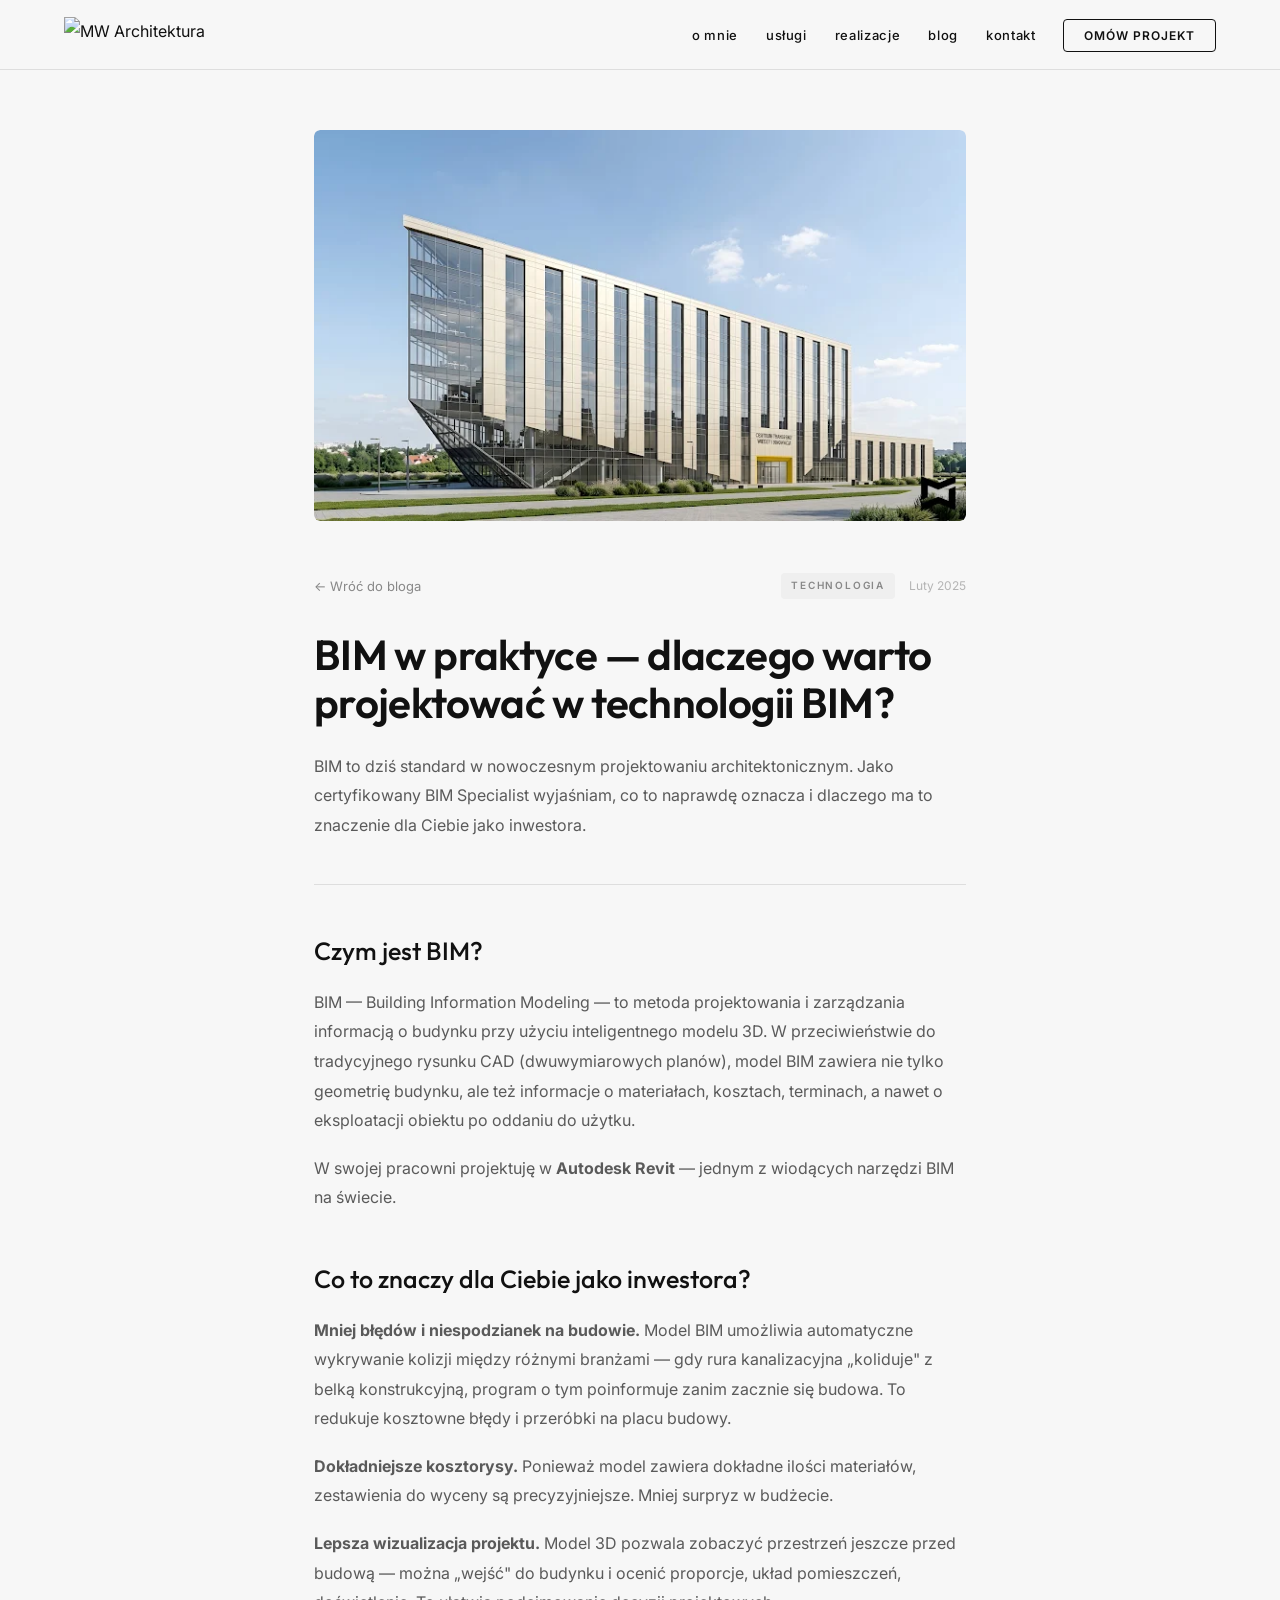
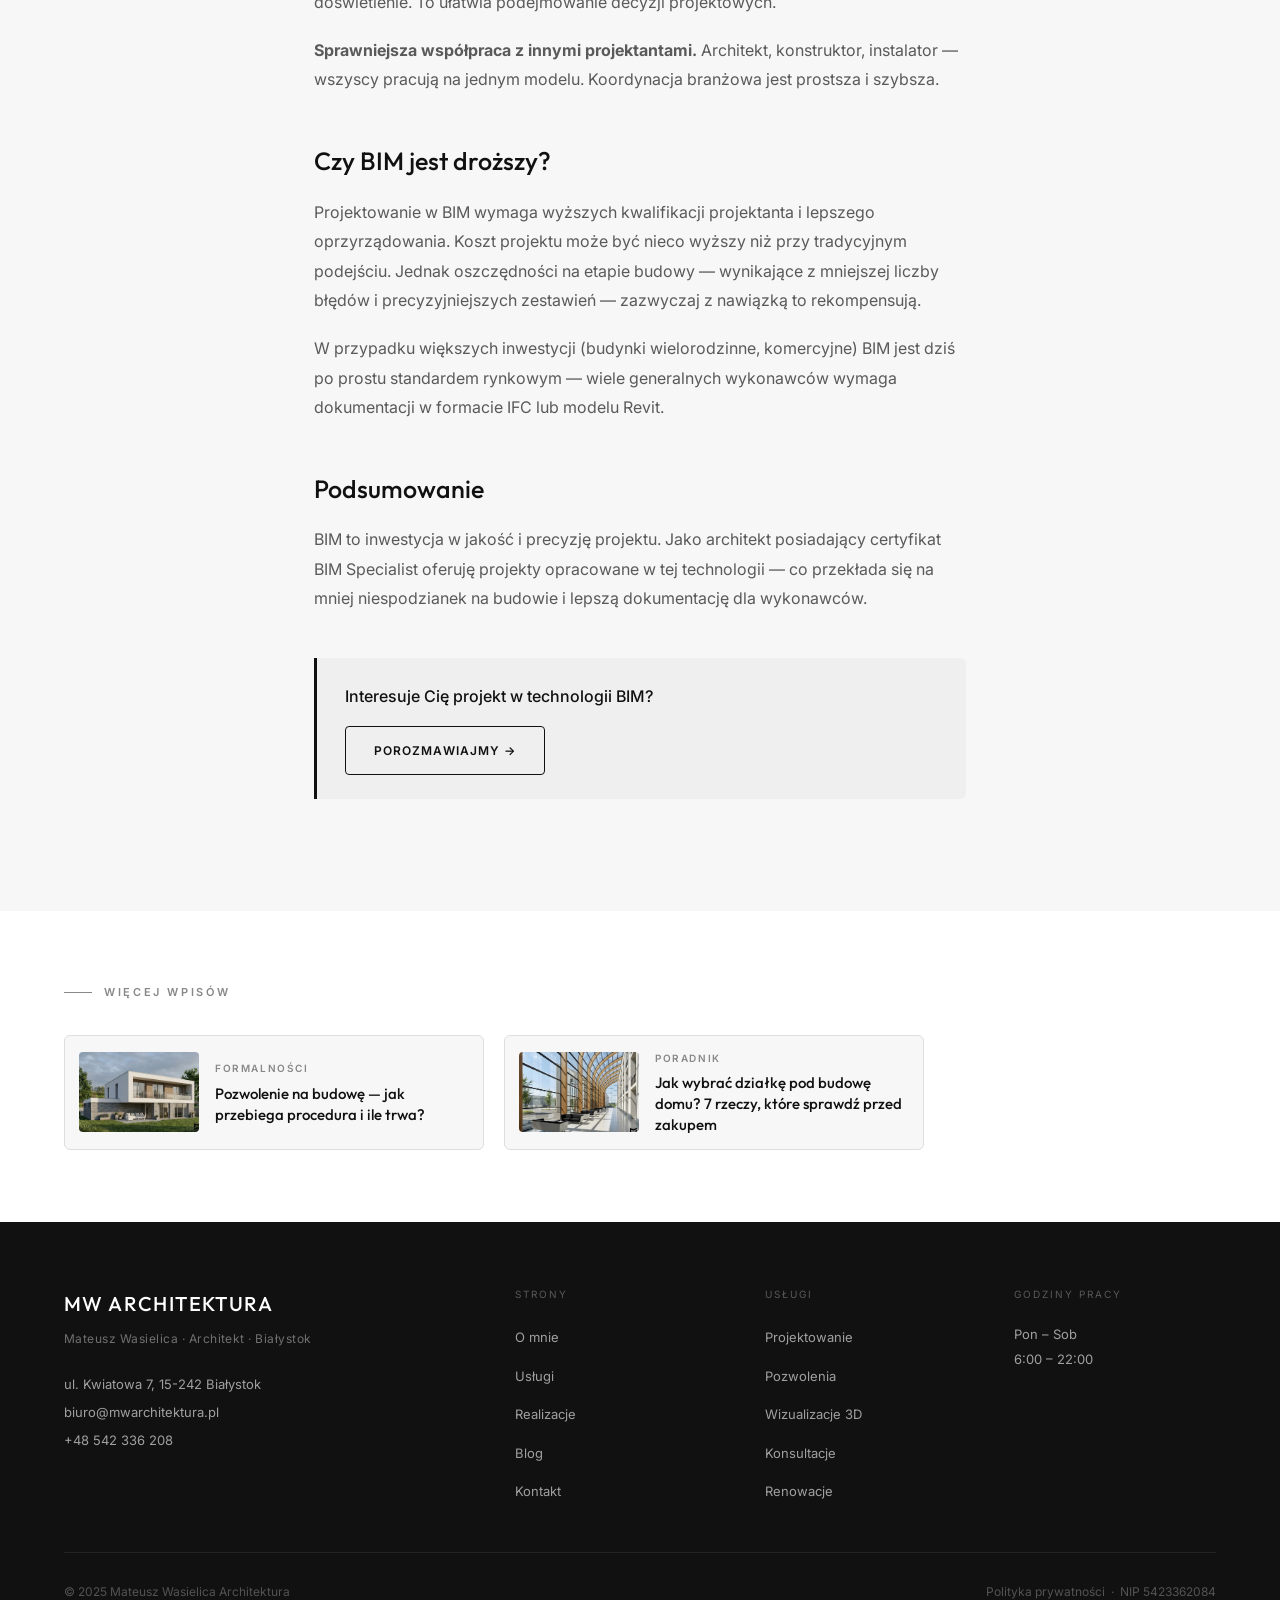
==== commit 2957e9eb: "Add files via upload" ====
--- a/blog-bim-w-architekturze.html
+++ b/blog-bim-w-architekturze.html
@@ -15,7 +15,7 @@
 
   <nav class="nav">
     <a href="index.html" class="nav__logo">
-      <img src="https://raw.githubusercontent.com/franciszekmojsak/mwarchitektura/refs/heads/main/mwarchitektura_logo.jpg" alt="MW Architektura" class="nav__logo-img" />
+      <img src="https://raw.githubusercontent.com/franciszekmojsak/mwarchitektura/refs/heads/main/mwarchitekturalogo.png" alt="MW Architektura" class="nav__logo-img" />
     </a>
     <ul class="nav__links">
       <li><a href="o-mnie.html">O mnie</a></li>
--- a/css/styles.css
+++ b/css/styles.css
@@ -1,9 +1,9 @@
 /* =============================================
-   MW ARCHITEKTURA â Style gĹĂłwne v2
-   Mateusz Wasielica Architektura, BiaĹystok
-   ============================================= */
-
-@import url('https://fonts.googleapis.com/css2?family=Cormorant+Garamond:ital,wght@0,300;0,400;0,500;0,600;1,300;1,400;1,500&family=Inter:wght@300;400;500;600&display=swap');
+   MW ARCHITEKTURA — Style główne v2
+   Mateusz Wasielica Architektura, Białystok
+   ============================================= */
+
+@import url('https://fonts.googleapis.com/css2?family=Outfit:wght@300;400;500;600;700&family=Inter:wght@300;400;500;600&display=swap');
 
 *, *::before, *::after {
   box-sizing: border-box;
@@ -12,17 +12,17 @@
 }
 
 :root {
-  --dark:        #1A1714;
-  --dark-soft:   #2E2926;
+  --dark:        #111111;
+  --dark-soft:   #222222;
   --white:       #FFFFFF;
-  --cream:       #F7F3EE;
-  --cream-mid:   #EDE8DF;
-  --beige:       #D6CFCA;
-  --taupe:       #9E968E;
-  --taupe-light: #C4BCB4;
-  --text:        #1A1714;
-  --text-soft:   #5C5550;
-  --font-heading: 'Cormorant Garamond', Georgia, serif;
+  --cream:       #F7F7F7;
+  --cream-mid:   #EFEFEF;
+  --beige:       #DEDEDE;
+  --taupe:       #888888;
+  --taupe-light: #B4B4B4;
+  --text:        #111111;
+  --text-soft:   #5A5A5A;
+  --font-heading: 'Outfit', system-ui, sans-serif;
   --font-body:    'Inter', system-ui, sans-serif;
   --nav-h:       70px;
   --pad-x:       64px;
@@ -40,8 +40,6 @@
   font-size: 16px;
   line-height: 1.78;
   -webkit-font-smoothing: antialiased;
-  max-width: 1800px;
-  margin: 0 auto;
 }
 
 img { max-width: 100%; height: auto; display: block; }
@@ -56,7 +54,8 @@
   position: fixed;
   top: 0; left: 0; right: 0;
   z-index: 1000;
-  background: var(--dark);
+  background: var(--cream);
+  border-bottom: 1px solid var(--beige);
   display: flex;
   align-items: center;
   justify-content: space-between;
@@ -76,7 +75,7 @@
   height: 36px;
   width: auto;
   display: block;
-  filter: brightness(0) invert(1);
+  filter: none;
   object-fit: contain;
 }
 
@@ -116,9 +115,9 @@
 }
 
 .nav__links a {
-  color: rgba(255,255,255,0.75);
+  color: var(--dark);
   font-size: 13px;
-  font-weight: 400;
+  font-weight: 500;
   letter-spacing: 0.05em;
   text-transform: lowercase;
   transition: color 0.2s;
@@ -126,13 +125,14 @@
 }
 
 .nav__links a:hover,
-.nav__links li.active a { color: var(--white); }
+.nav__links li.active a { color: var(--taupe); }
 
 .nav__cta {
   flex-shrink: 0;
-  background: var(--white);
+  background: transparent !important;
   color: var(--dark) !important;
-  padding: 9px 20px !important;
+  border: 1.5px solid var(--dark) !important;
+  padding: 8px 20px !important;
   font-size: 12px !important;
   font-weight: 600 !important;
   letter-spacing: 0.08em !important;
@@ -140,10 +140,13 @@
   border-radius: var(--radius-sm);
   white-space: nowrap;
   opacity: 1 !important;
-  transition: background 0.2s !important;
-}
-
-.nav__cta:hover { background: var(--cream) !important; }
+  transition: background 0.2s, color 0.2s !important;
+}
+
+.nav__cta:hover {
+  background: var(--dark) !important;
+  color: var(--white) !important;
+}
 
 /* Hamburger */
 .nav__hamburger {
@@ -158,7 +161,7 @@
 .nav__hamburger span {
   display: block;
   width: 24px; height: 1.5px;
-  background: var(--white);
+  background: var(--dark);
   transition: all 0.3s;
 }
 
@@ -297,10 +300,10 @@
 
 .section__title {
   font-family: var(--font-heading);
-  font-size: clamp(34px, 4vw, 58px);
-  font-weight: 400;
-  line-height: 1.1;
-  letter-spacing: 0.005em;
+  font-size: clamp(26px, 3vw, 44px);
+  font-weight: 600;
+  line-height: 1.15;
+  letter-spacing: -0.015em;
   margin-bottom: 48px;
   color: var(--text);
 }
@@ -318,15 +321,14 @@
 .section--dark .section__text { color: rgba(255,255,255,0.7); }
 
 /* =============================================
-   HERO â split layout
+   HERO — split layout
    ============================================= */
 
 .hero {
   background: var(--cream);
-  min-height: 100vh;
   display: flex;
   align-items: center;
-  padding: calc(var(--nav-h) + 56px) var(--pad-x) 72px;
+  padding: calc(var(--nav-h) + 40px) var(--pad-x) 56px;
 }
 
 .hero__inner {
@@ -360,21 +362,21 @@
 
 .hero__title {
   font-family: var(--font-heading);
-  font-size: clamp(54px, 7.5vw, 110px);
-  font-weight: 400;
-  line-height: 0.95;
-  letter-spacing: -0.01em;
+  font-size: clamp(44px, 5.5vw, 80px);
+  font-weight: 600;
+  line-height: 1.0;
+  letter-spacing: -0.02em;
   color: var(--dark);
   margin-bottom: 20px;
 }
 
 .hero__name {
   font-family: var(--font-heading);
-  font-size: clamp(20px, 2.2vw, 28px);
-  font-weight: 400;
+  font-size: clamp(17px, 1.6vw, 22px);
+  font-weight: 500;
   color: var(--text-soft);
   margin-bottom: 6px;
-  letter-spacing: 0.02em;
+  letter-spacing: -0.01em;
 }
 
 .hero__cred {
@@ -584,9 +586,9 @@
 
 .projects-home__grid {
   display: grid;
-  grid-template-columns: 2fr 1fr;
-  grid-template-rows: auto auto;
-  gap: 10px;
+  grid-template-columns: repeat(5, 1fr);
+  grid-template-rows: 180px;
+  gap: 8px;
 }
 
 .project-card {
@@ -597,7 +599,7 @@
   border-radius: var(--radius);
 }
 
-.project-card--large { grid-row: 1 / 3; }
+.project-card--large { grid-row: auto; }
 
 .project-card__img {
   width: 100%;
@@ -605,10 +607,10 @@
   object-fit: cover;
   display: block;
   transition: transform 0.6s ease;
-  min-height: 200px;
-}
-
-.project-card--large .project-card__img { min-height: 360px; }
+  min-height: 0;
+}
+
+.project-card--large .project-card__img { min-height: 0; }
 
 .project-card:hover .project-card__img { transform: scale(1.04); }
 
@@ -657,31 +659,35 @@
    ============================================= */
 
 .about-teaser {
-  display: grid;
-  grid-template-columns: 1fr 1fr;
-  min-height: 380px;
+  display: flex;
+  align-items: flex-start;
+  gap: 72px;
+  padding: var(--pad-sec) var(--pad-x);
   background: var(--cream);
 }
 
 .about-teaser__img {
+  flex-shrink: 0;
+  width: clamp(200px, 22vw, 300px);
+  border-radius: var(--radius);
   overflow: hidden;
   background: var(--cream-mid);
 }
 
 .about-teaser__img img {
   width: 100%;
-  height: 100%;
+  aspect-ratio: 3/4;
   object-fit: cover;
   object-position: center top;
-  max-height: 420px;
+  display: block;
 }
 
 .about-teaser__content {
-  padding: 60px 64px;
-  background: var(--cream-mid);
+  flex: 1;
   display: flex;
   flex-direction: column;
   justify-content: center;
+  padding-top: 8px;
 }
 
 .about-teaser__tag {
@@ -695,9 +701,10 @@
 
 .about-teaser__title {
   font-family: var(--font-heading);
-  font-size: clamp(28px, 3vw, 44px);
-  font-weight: 400;
-  line-height: 1.15;
+  font-size: clamp(22px, 2.4vw, 34px);
+  font-weight: 600;
+  line-height: 1.2;
+  letter-spacing: -0.015em;
   margin-bottom: 20px;
   color: var(--dark);
 }
@@ -800,12 +807,12 @@
 .review-card__stars svg { width: 13px; height: 13px; fill: #D4A017; }
 
 .review-card__text {
-  font-size: 16px;
+  font-size: 15px;
   line-height: 1.75;
   color: var(--text);
   margin-bottom: 20px;
   font-style: italic;
-  font-family: var(--font-heading);
+  font-family: var(--font-body);
   font-weight: 400;
 }
 
@@ -935,7 +942,7 @@
   font-size: 14px;
 }
 
-/* Default (dark page) â kept for backwards compat */
+/* Default (dark page) — kept for backwards compat */
 .contact-form input:not([class]),
 .contact-form textarea:not([class]) {
   width: 100%;
@@ -1067,8 +1074,9 @@
 
 .page-hero {
   padding: calc(var(--nav-h) + 64px) var(--pad-x) 72px;
-  background: var(--dark);
-  color: var(--white);
+  background: var(--cream-mid);
+  color: var(--text);
+  border-bottom: 1px solid var(--beige);
 }
 
 .page-hero--sm {
@@ -1080,7 +1088,7 @@
   font-weight: 600;
   letter-spacing: 0.24em;
   text-transform: uppercase;
-  color: rgba(255,255,255,0.45);
+  color: var(--taupe);
   margin-bottom: 18px;
   display: flex;
   align-items: center;
@@ -1097,51 +1105,56 @@
 
 .page-hero__title {
   font-family: var(--font-heading);
-  font-size: clamp(44px, 6vw, 82px);
-  font-weight: 400;
-  line-height: 1.05;
+  font-size: clamp(36px, 4.5vw, 64px);
+  font-weight: 600;
+  line-height: 1.1;
   max-width: 820px;
   margin-bottom: 22px;
-  letter-spacing: 0.005em;
+  letter-spacing: -0.02em;
+  color: var(--dark);
 }
 
 .page-hero__sub {
   font-size: 17px;
   line-height: 1.75;
-  color: rgba(255,255,255,0.6);
+  color: var(--text-soft);
   max-width: 540px;
 }
 
 /* =============================================
-   O MNIE â ABOUT SPLIT
+   O MNIE — ABOUT SPLIT
    ============================================= */
 
 .about-split {
-  display: grid;
-  grid-template-columns: 5fr 7fr;
-  min-height: 360px;
+  display: flex;
+  align-items: flex-start;
+  gap: 80px;
+  padding: var(--pad-sec) var(--pad-x);
+  background: var(--white);
 }
 
 .about-split__img {
+  flex-shrink: 0;
+  width: clamp(200px, 24vw, 320px);
+  border-radius: var(--radius);
   overflow: hidden;
   background: var(--cream-mid);
-  max-height: 380px;
 }
 
 .about-split__img img {
   width: 100%;
-  height: 100%;
+  aspect-ratio: 3/4;
   object-fit: cover;
   object-position: center top;
-  max-height: 380px;
+  display: block;
 }
 
 .about-split__content {
-  padding: 64px 64px;
-  background: var(--white);
+  flex: 1;
   display: flex;
   flex-direction: column;
   justify-content: center;
+  padding-top: 8px;
 }
 
 .about__text {
@@ -1197,7 +1210,7 @@
 .timeline::before {
   content: '';
   position: absolute;
-  left: 116px;
+  left: 148px;
   top: 8px; bottom: 8px;
   width: 1px;
   background: var(--beige);
@@ -1205,7 +1218,7 @@
 
 .timeline-item {
   display: grid;
-  grid-template-columns: 120px 1fr;
+  grid-template-columns: 152px 1fr;
   gap: 40px;
   margin-bottom: 48px;
   position: relative;
@@ -1214,7 +1227,7 @@
 .timeline-item::before {
   content: '';
   position: absolute;
-  left: 112px; top: 8px;
+  left: 144px; top: 8px;
   width: 9px; height: 9px;
   border-radius: 50%;
   background: var(--dark);
@@ -1233,8 +1246,8 @@
 
 .timeline-item__title {
   font-family: var(--font-heading);
-  font-size: 22px;
-  font-weight: 500;
+  font-size: 18px;
+  font-weight: 600;
   margin-bottom: 3px;
   color: var(--dark);
 }
@@ -1326,8 +1339,9 @@
 
 .cta-banner__title {
   font-family: var(--font-heading);
-  font-size: clamp(32px, 4.5vw, 52px);
-  font-weight: 400;
+  font-size: clamp(26px, 3.5vw, 44px);
+  font-weight: 600;
+  letter-spacing: -0.015em;
   color: var(--white);
   margin-bottom: 14px;
 }
@@ -1339,7 +1353,7 @@
 }
 
 /* =============================================
-   USĹUGI â SERVICE ITEMS
+   USŁUGI — SERVICE ITEMS
    ============================================= */
 
 .services-list-section {
@@ -1348,10 +1362,10 @@
 
 .service-item {
   display: grid;
-  grid-template-columns: 72px 1fr 1fr;
+  grid-template-columns: 1fr 1fr;
   gap: 0;
   border-bottom: 1px solid var(--beige);
-  padding: 72px var(--pad-x);
+  padding: 64px var(--pad-x);
   background: var(--white);
   align-items: center;
 }
@@ -1360,9 +1374,9 @@
   background: var(--cream);
 }
 
-/* Reversed items: flip column order so image comes first */
+/* Reversed items: image left, content right */
 .service-item--reverse {
-  grid-template-columns: 1fr 1fr 72px;
+  grid-template-columns: 1fr 1fr;
 }
 
 .service-item--reverse .service-item__img {
@@ -1374,23 +1388,11 @@
   grid-column: 2;
   grid-row: 1;
   padding-right: 0;
-  padding-left: 56px;
-}
-
-.service-item--reverse .service-item__num {
-  grid-column: 3;
-  grid-row: 1;
-  text-align: left;
-  padding-left: 0;
+  padding-left: 64px;
 }
 
 .service-item__num {
-  font-family: var(--font-heading);
-  font-size: 44px;
-  font-weight: 300;
-  color: var(--beige);
-  line-height: 1;
-  padding-top: 4px;
+  display: none;
 }
 
 .service-item__content {
@@ -1399,10 +1401,11 @@
 
 .service-item__title {
   font-family: var(--font-heading);
-  font-size: clamp(26px, 2.8vw, 38px);
-  font-weight: 400;
+  font-size: clamp(22px, 2.2vw, 30px);
+  font-weight: 600;
   margin-bottom: 18px;
-  line-height: 1.15;
+  line-height: 1.2;
+  letter-spacing: -0.01em;
   color: var(--dark);
 }
 
@@ -1429,7 +1432,7 @@
 }
 
 .service-item__list li::before {
-  content: 'â';
+  content: '\2192';
   color: var(--taupe);
   flex-shrink: 0;
 }
@@ -1546,7 +1549,7 @@
 }
 
 /* =============================================
-   REALIZACJE â PORTFOLIO GRID
+   REALIZACJE — PORTFOLIO GRID
    ============================================= */
 
 .portfolio-filter-section {
@@ -1770,7 +1773,7 @@
 }
 
 /* =============================================
-   BLOG â LISTING
+   BLOG — LISTING
    ============================================= */
 
 .blog-section {
@@ -1838,8 +1841,8 @@
 
 .blog-card__title {
   font-family: var(--font-heading);
-  font-size: 21px;
-  font-weight: 500;
+  font-size: 18px;
+  font-weight: 600;
   line-height: 1.3;
   margin-bottom: 12px;
   color: var(--dark);
@@ -1928,9 +1931,10 @@
 
 .blog-post__title {
   font-family: var(--font-heading);
-  font-size: clamp(30px, 4.5vw, 50px);
-  font-weight: 400;
+  font-size: clamp(26px, 3.5vw, 42px);
+  font-weight: 600;
   line-height: 1.15;
+  letter-spacing: -0.015em;
   margin-bottom: 24px;
   color: var(--dark);
 }
@@ -2057,7 +2061,7 @@
 }
 
 /* =============================================
-   POLITYKA PRYWATNOĹCI
+   POLITYKA PRYWATNOŚCI
    ============================================= */
 
 .legal-content {
@@ -2127,18 +2131,13 @@
 
   .service-item,
   .service-item--reverse {
-    grid-template-columns: 56px 1fr;
-    gap: 0;
+    grid-template-columns: 1fr;
   }
-  .service-item__img { display: none; }
+  .service-item__img,
   .service-item--reverse .service-item__img { display: none; }
-  .service-item--reverse .service-item__num {
+  .service-item--reverse .service-item__content {
     grid-column: 1; grid-row: 1;
-    padding-left: 0; text-align: left;
-  }
-  .service-item--reverse .service-item__content {
-    grid-column: 2; grid-row: 1;
-    padding-right: 0; padding-left: 40px;
+    padding-left: 0;
   }
 
   .process-steps { grid-template-columns: 1fr 1fr; }
@@ -2164,15 +2163,13 @@
   }
   .hero__tile--tall { grid-row: auto; }
 
-  .about-split { grid-template-columns: 1fr; }
-  .about-split__img { height: 340px; }
-  .about-split__img img { max-height: 340px; }
-  .about-split__content { padding: 48px var(--pad-x); }
-
-  .about-teaser { grid-template-columns: 1fr; }
-  .about-teaser__img { height: 280px; }
-  .about-teaser__img img { max-height: 280px; }
-  .about-teaser__content { padding: 48px var(--pad-x); }
+  .about-split { flex-direction: column; gap: 36px; }
+  .about-split__img { width: 200px; }
+  .about-split__content { padding-top: 0; }
+
+  .about-teaser { flex-direction: column; gap: 32px; }
+  .about-teaser__img { width: 180px; }
+  .about-teaser__content { padding-top: 0; }
 
   .projects-home__grid { grid-template-columns: 1fr; }
   .project-card--large { grid-row: auto; }
@@ -2221,7 +2218,7 @@
 
   .hero__tiles { display: none; }
   .hero { min-height: auto; padding-top: calc(var(--nav-h) + 40px); padding-bottom: 56px; }
-  .hero__title { font-size: 52px; }
+  .hero__title { font-size: 42px; }
 
   .services-home__grid { grid-template-columns: 1fr; }
 
@@ -2245,7 +2242,7 @@
   .contact-map-full { height: 260px; }
 }
 
-/* Universal fallback â any contact-form input (no modifier) */
+/* Universal fallback — any contact-form input (no modifier) */
 .contact-form input,
 .contact-form textarea,
 .contact-form select {
